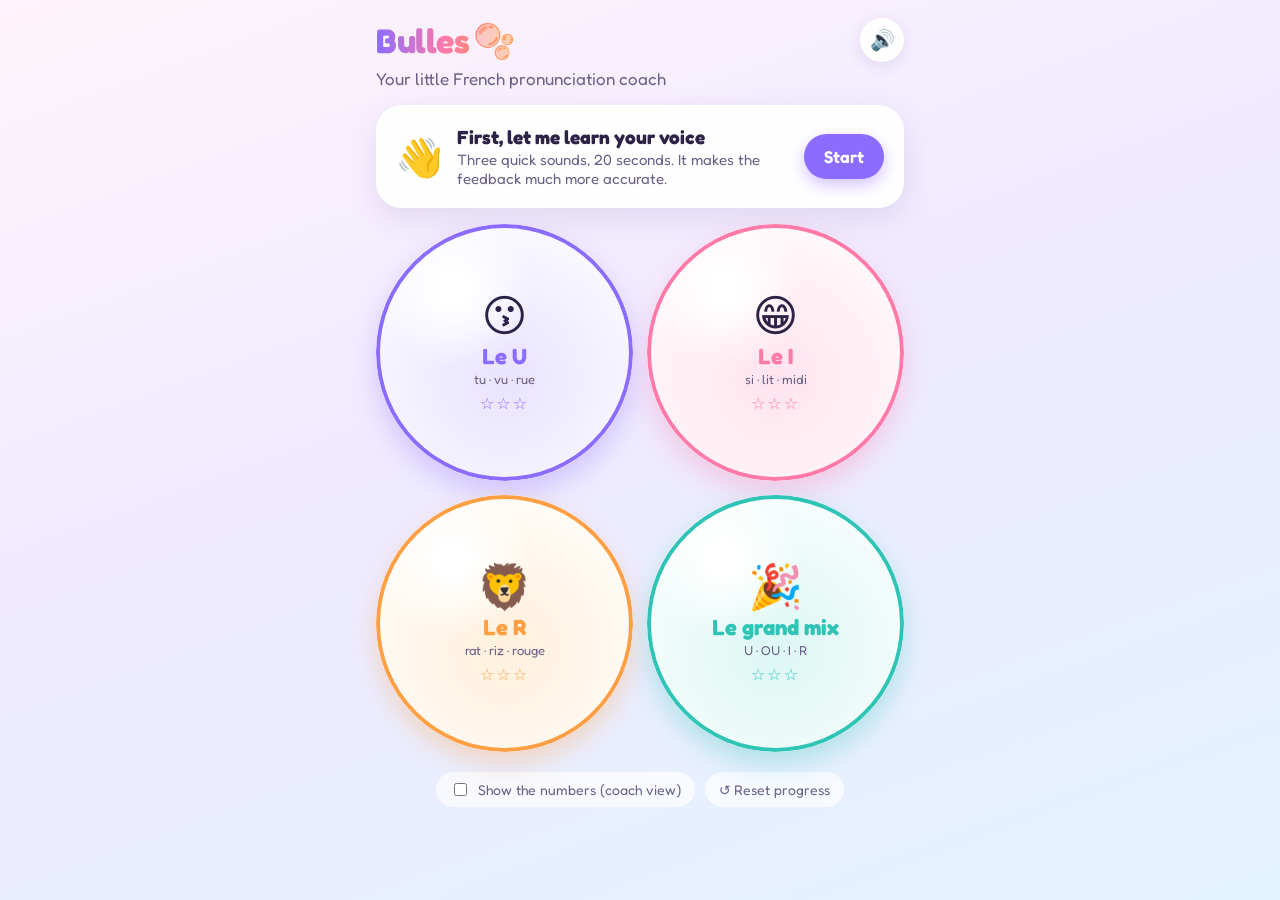
==== index.html @ 1993ad16 "Bulles v1: French pronunciation coach Co-Authored-By: Claude Opus 5.5 <noreply@anthropic.com> Claude" ====
<!DOCTYPE html>
<html lang="en">
<head>
<meta charset="utf-8">
<meta name="viewport" content="width=device-width, initial-scale=1, viewport-fit=cover">
<meta name="theme-color" content="#efeaff">
<meta name="apple-mobile-web-app-capable" content="yes">
<title>Bulles · French pronunciation coach</title>
<link rel="preconnect" href="https://fonts.googleapis.com">
<link rel="preconnect" href="https://fonts.gstatic.com" crossorigin>
<link href="https://fonts.googleapis.com/css2?family=Fredoka:wght@400;500;600;700&display=swap" rel="stylesheet">
<link rel="icon" href="data:image/svg+xml,<svg xmlns='http://www.w3.org/2000/svg' viewBox='0 0 100 100'><text y='.9em' font-size='90'>🫧</text></svg>">
<style>:root{
  --ink:#2d2346; --ink2:#6b6187; --card:#ffffffee; --accent:#8b6cff; --soft:#e9e3ff;
  --good:#22c58b; --mid:#ffb020; --bad:#ff5d7a; --r:26px;
  font-family:'Fredoka','Nunito','Avenir Next','Segoe UI',system-ui,sans-serif;
}
*{box-sizing:border-box;-webkit-tap-highlight-color:transparent}
html,body{margin:0;height:100%;color:var(--ink);background:linear-gradient(160deg,#fff4fb 0%,#efeaff 45%,#e3f3ff 100%);background-attachment:fixed;overflow-x:hidden}
body{min-height:100vh;min-height:100dvh}
button{font-family:inherit;color:inherit;cursor:pointer;border:none;background:none}
#bg{position:fixed;inset:0;overflow:hidden;z-index:0}
.bub{position:absolute;bottom:-120px;border-radius:50%;cursor:pointer;
  background:radial-gradient(circle at 30% 28%,#fff 0 9%,rgba(255,255,255,.55) 10% 18%,transparent 40%),radial-gradient(circle at 50% 50%,var(--c1) 0%,var(--c2) 100%);
  box-shadow:inset 0 0 12px rgba(255,255,255,.7),0 4px 18px rgba(120,90,200,.12);opacity:.55;animation:rise linear infinite}
.bub.pop{animation:popit .25s ease-out forwards!important}
@keyframes rise{0%{transform:translate(0,0)}25%{transform:translate(18px,-28vh)}50%{transform:translate(-14px,-58vh)}75%{transform:translate(12px,-88vh)}100%{transform:translate(-6px,-125vh)}}
@keyframes popit{to{transform:scale(1.6);opacity:0}}
#fx{position:fixed;inset:0;pointer-events:none;z-index:50}
#app{position:relative;z-index:1;max-width:560px;margin:0 auto;padding:max(14px,env(safe-area-inset-top)) 16px calc(28px + env(safe-area-inset-bottom));pointer-events:none}
#app>*{pointer-events:auto}
.top{display:flex;align-items:center;justify-content:space-between;margin:4px 0 6px}
.logo{font-size:34px;font-weight:700;letter-spacing:-.5px;background:linear-gradient(90deg,#8b6cff,#ff7aa8,#ff9f43);-webkit-background-clip:text;background-clip:text;color:transparent}
.logo span{-webkit-text-fill-color:initial;margin-left:4px}
.iconbtn{width:44px;height:44px;border-radius:50%;background:var(--card);box-shadow:0 4px 14px rgba(90,60,160,.12);font-size:20px;display:grid;place-items:center;transition:transform .15s}
.iconbtn:active{transform:scale(.9)}
.tag{margin:0 0 16px;color:var(--ink2);font-size:17px}
.card{background:var(--card);border-radius:var(--r);padding:20px;box-shadow:0 10px 30px rgba(90,60,160,.12);backdrop-filter:blur(8px);-webkit-backdrop-filter:blur(8px);margin-bottom:16px;animation:inUp .45s cubic-bezier(.2,1.4,.4,1) both}
@keyframes inUp{from{opacity:0;transform:translateY(18px) scale(.97)}to{opacity:1;transform:none}}
.wobble{animation:wob .5s ease}
@keyframes wob{20%{transform:translateX(-8px) rotate(-1deg)}40%{transform:translateX(7px) rotate(1deg)}60%{transform:translateX(-5px)}80%{transform:translateX(3px)}}
.calib{display:flex;align-items:center;gap:14px}
.calib .em{font-size:38px}
.calib p{margin:2px 0 0;color:var(--ink2);font-size:15px}
.calib h3{margin:0;font-size:19px}
.pill{display:inline-flex;align-items:center;gap:6px;padding:12px 20px;border-radius:999px;font-size:17px;font-weight:600;background:var(--accent);color:#fff;box-shadow:0 6px 16px color-mix(in srgb,var(--accent) 40%,transparent);transition:transform .15s,filter .15s}
.pill:active{transform:scale(.94)}
.pill.ghost{background:#fff;color:var(--ink);box-shadow:0 3px 10px rgba(90,60,160,.12)}
.pill.small{padding:8px 14px;font-size:15px}
.pill[disabled]{filter:grayscale(1) opacity(.5)}
.lessons{display:grid;grid-template-columns:1fr 1fr;gap:14px}
.lesson{position:relative;aspect-ratio:1/1;border-radius:50%;display:flex;flex-direction:column;align-items:center;justify-content:center;text-align:center;
  background:radial-gradient(circle at 30% 25%,#fff 0 6%,transparent 30%),radial-gradient(circle at 50% 60%,var(--soft),#fff);
  box-shadow:inset 0 0 0 4px var(--col),0 12px 26px color-mix(in srgb,var(--col) 30%,transparent);animation:floaty 4s ease-in-out infinite,inUp .5s both;transition:transform .2s}
.lesson:nth-child(2){animation-delay:-1s,.08s}.lesson:nth-child(3){animation-delay:-2s,.16s}.lesson:nth-child(4){animation-delay:-3s,.24s}
.lesson:active{transform:scale(.94)}
@keyframes floaty{50%{translate:0 -7px}}
.lesson .em{font-size:44px;line-height:1}
.lesson .t{font-size:22px;font-weight:700;margin-top:6px;color:var(--col)}
.lesson .s{font-size:13px;color:var(--ink2);margin-top:2px}
.stars{font-size:16px;letter-spacing:2px;margin-top:6px}
.foot{display:flex;flex-wrap:wrap;gap:10px;justify-content:center;margin-top:20px}
.toggle{display:flex;align-items:center;gap:8px;font-size:14px;color:var(--ink2);background:#ffffffaa;border-radius:999px;padding:8px 14px}
/* lesson screen */
.lhead{display:flex;align-items:center;gap:12px;margin-bottom:12px}
.lhead h2{margin:0;font-size:22px;flex:1}
.prog{height:12px;border-radius:99px;background:#ffffff99;overflow:hidden;margin-bottom:14px;box-shadow:inset 0 1px 3px rgba(0,0,0,.06)}
.prog i{display:block;height:100%;width:0;border-radius:99px;background:linear-gradient(90deg,var(--accent),color-mix(in srgb,var(--accent) 60%,#fff));transition:width .5s cubic-bezier(.3,1.4,.5,1)}
.steplabel{font-size:14px;font-weight:600;color:var(--accent);text-transform:uppercase;letter-spacing:.8px;margin-bottom:6px}
.prompt{text-align:center}
.word{font-size:56px;font-weight:700;line-height:1.1;margin:6px 0 2px;letter-spacing:.5px}
.word.long{font-size:34px}
.word .hl{color:var(--accent)}
.en{color:var(--ink2);font-size:16px;min-height:20px}
.hint{color:var(--ink2);font-size:15px;margin-top:8px}
.models{display:flex;gap:8px;justify-content:center;margin-top:12px;flex-wrap:wrap}
.multi{display:flex;gap:8px;justify-content:center;align-items:center;flex-wrap:wrap;margin:6px 0}
.multi .w{font-size:40px;font-weight:700;padding:6px 14px;border-radius:18px;opacity:.4;transition:all .3s;position:relative}
.multi .w.cur{opacity:1;background:var(--soft);transform:scale(1.08)}
.multi .w.done{opacity:.85}
.multi .w small{display:block;font-size:13px;font-weight:500;color:var(--ink2)}
.multi .arrow{font-size:22px;opacity:.4}
.multi .badge{position:absolute;top:-8px;right:-8px;font-size:20px}
.viz{position:relative;margin:14px auto 4px;width:100%;max-width:420px}
canvas.map{width:100%;height:auto;display:block;border-radius:22px;background:linear-gradient(180deg,#fbf9ff,#f3efff)}
.vizcap{font-size:13px;color:var(--ink2);text-align:center;margin-top:6px}
.rmeter{display:flex;justify-content:center;gap:6px}
.rtype{flex:1 1 0;max-width:110px;text-align:center;padding:10px 6px;border-radius:18px;background:#f6f3ff;font-size:13px;color:var(--ink2);transition:all .3s}
.rtype b{display:block;font-size:26px;margin-bottom:2px}
.rtype.on{background:var(--good);color:#fff;transform:scale(1.08)}
.rtype.on.badr{background:var(--bad)}
.rtype.on.midr{background:var(--mid)}
.micwrap{display:flex;flex-direction:column;align-items:center;margin-top:12px}
.mic{position:relative;width:104px;height:104px;border-radius:50%;font-size:42px;color:#fff;
  background:radial-gradient(circle at 32% 28%,rgba(255,255,255,.7) 0 8%,transparent 30%),linear-gradient(145deg,var(--accent),color-mix(in srgb,var(--accent) 65%,#ff7aa8));
  box-shadow:0 12px 28px color-mix(in srgb,var(--accent) 45%,transparent);transition:transform .15s}
.mic:active{transform:scale(.92)}
.mic .ring{position:absolute;inset:0;border-radius:50%;border:3px solid var(--accent);opacity:0;pointer-events:none}
.mic.rec{background:linear-gradient(145deg,#ff5d7a,#ff9f43)}
.mic.rec .ring{animation:ring 1.2s ease-out infinite}
.mic.rec .ring:nth-child(2){animation-delay:.4s}
.mic.busy{filter:grayscale(.4);opacity:.7}
@keyframes ring{from{transform:scale(1);opacity:.8}to{transform:scale(1.8);opacity:0}}
.miclabel{margin-top:10px;font-size:16px;color:var(--ink2);min-height:22px;text-align:center}
.level{width:140px;height:8px;border-radius:9px;background:#eee8ff;margin-top:8px;overflow:hidden}
.level i{display:block;height:100%;width:0;background:linear-gradient(90deg,#22c58b,#ffb020,#ff5d7a);transition:width .06s}
.result{margin-top:16px;text-align:center}
.score{display:inline-grid;place-items:center;width:92px;height:92px;border-radius:50%;font-size:30px;font-weight:700;color:#fff;animation:boing .6s cubic-bezier(.2,1.8,.4,1) both;
  background:radial-gradient(circle at 30% 25%,rgba(255,255,255,.6) 0 8%,transparent 30%),var(--sc,var(--good));box-shadow:0 10px 24px color-mix(in srgb,var(--sc,var(--good)) 40%,transparent)}
@keyframes boing{from{transform:scale(.2)}to{transform:scale(1)}}
.verdict{font-size:22px;font-weight:700;margin:10px 0 4px}
.chips{display:flex;gap:8px;justify-content:center;flex-wrap:wrap;margin:10px 0}
.chip{padding:8px 14px;border-radius:16px;font-size:18px;font-weight:600;background:#f1f0f5}
.chip small{display:block;font-size:12px;font-weight:500;opacity:.85}
.chip.ok{background:#d7f7ea;color:#0f8a5f}.chip.no{background:#ffe1e7;color:#c3264a}.chip.na{opacity:.55}
.fb{background:#fff8e6;border-radius:18px;padding:12px 16px;font-size:16px;line-height:1.4;text-align:left;margin-top:8px}
.fb.good{background:#e3fbf1}
.actions{display:flex;gap:10px;justify-content:center;flex-wrap:wrap;margin-top:14px}
.sentence{font-size:30px;font-weight:700;line-height:1.35;text-align:center;margin:8px 0}
.sentence .f{color:var(--accent)}
.sentence .sw{display:inline-block;padding:0 3px;border-radius:8px}
.sentence .sw.ok{background:#d7f7ea}.sentence .sw.no{background:#ffe1e7;text-decoration:underline wavy #ff5d7a}
.heard{font-size:15px;color:var(--ink2);margin-top:6px}
/* tip */
.tip{text-align:center}
.tip h2{margin:4px 0 6px;font-size:26px}
.face{width:170px;height:170px;margin:4px auto}
.tiplines{text-align:left;list-style:none;padding:0;margin:12px 0 0}
.tiplines li{font-size:18px;line-height:1.4;padding:10px 14px;margin:8px 0;border-radius:16px;background:var(--soft);opacity:0;animation:inUp .5s cubic-bezier(.2,1.4,.4,1) forwards}
.big-emoji{font-size:64px;animation:boing .7s cubic-bezier(.2,1.8,.4,1) both}
.summary{text-align:center}
.bigstars{font-size:46px;letter-spacing:6px;margin:8px 0}
.bigstars span{display:inline-block;animation:boing .6s cubic-bezier(.2,1.8,.4,1) both}
.tricky{display:flex;flex-wrap:wrap;gap:8px;justify-content:center;margin:10px 0}
.numbers{font-family:ui-monospace,Menlo,monospace;font-size:11px;text-align:left;background:#1e1b2e;color:#c9f;padding:10px;border-radius:12px;white-space:pre-wrap;margin-top:12px;max-height:240px;overflow:auto}
.toast{position:fixed;left:50%;bottom:calc(24px + env(safe-area-inset-bottom));transform:translateX(-50%);background:#2d2346;color:#fff;padding:12px 18px;border-radius:16px;font-size:15px;z-index:60;max-width:90vw;animation:inUp .3s both;box-shadow:0 10px 30px rgba(0,0,0,.25)}
.calsteps{display:flex;gap:10px;justify-content:center;margin:12px 0}
.calsteps .cs{width:76px;height:76px;border-radius:50%;display:grid;place-items:center;font-size:26px;font-weight:700;background:#f3efff;transition:all .3s}
.calsteps .cs.cur{background:var(--accent);color:#fff;transform:scale(1.1)}
.calsteps .cs.done{background:var(--good);color:#fff}
.center{text-align:center}
.muted{color:var(--ink2)}
@media (max-width:380px){.word{font-size:46px}.multi .w{font-size:32px}.sentence{font-size:25px}.lesson .em{font-size:36px}.lesson .t{font-size:19px}}
@media (prefers-reduced-motion:reduce){*{animation-duration:.01s!important}}
</style>
</head>
<body>
<div id="bg"></div>
<main id="app"></main>
<canvas id="fx"></canvas>
<script>/* ============================================================
   Bulles — French pronunciation analysis engine (pure JS, no deps)
   - LPC formant tracking (F1/F2/F3)
   - Vowel classifier for French i / y / u + typical English-speaker errors
   - R detector: French uvular R vs English R vs rolled R vs missing
   - Syllable nucleus segmentation
   ============================================================ */
const DSP = (() => {
  'use strict';

  // ---------- basic helpers ----------
  const median = (arr) => {
    if (!arr.length) return NaN;
    const s = Float64Array.from(arr).sort();
    const m = s.length >> 1;
    return s.length % 2 ? s[m] : 0.5 * (s[m - 1] + s[m]);
  };
  const percentile = (arr, p) => {
    if (!arr.length) return 0;
    const s = Float64Array.from(arr).sort();
    return s[Math.min(s.length - 1, Math.max(0, Math.floor(p * (s.length - 1))))];
  };
  const hamming = (n) => {
    const w = new Float64Array(n);
    for (let i = 0; i < n; i++) w[i] = 0.54 - 0.46 * Math.cos((2 * Math.PI * i) / (n - 1));
    return w;
  };
  const nextPow2 = (n) => { let p = 1; while (p < n) p <<= 1; return p; };

  // ---------- resampling ----------
  function designLowpass(cutNorm, taps) {
    const h = new Float64Array(taps), M = taps - 1;
    let sum = 0;
    for (let n = 0; n < taps; n++) {
      const x = n - M / 2;
      const sinc = x === 0 ? 2 * cutNorm : Math.sin(2 * Math.PI * cutNorm * x) / (Math.PI * x);
      h[n] = sinc * (0.54 - 0.46 * Math.cos((2 * Math.PI * n) / M));
      sum += h[n];
    }
    for (let n = 0; n < taps; n++) h[n] /= sum;
    return h;
  }
  const lpCache = {};
  function decimate(x, fs, targetFs) {
    const factor = Math.max(1, Math.round(fs / targetFs));
    if (factor === 1) return { y: Float64Array.from(x), fs };
    const key = factor;
    const h = lpCache[key] || (lpCache[key] = designLowpass(0.42 / factor, 8 * factor + 1));
    const half = (h.length - 1) / 2;
    const out = new Float64Array(Math.floor(x.length / factor));
    for (let i = 0; i < out.length; i++) {
      const c = i * factor;
      let s = 0;
      for (let k = 0; k < h.length; k++) {
        const idx = c + half - k;
        if (idx >= 0 && idx < x.length) s += h[k] * x[idx];
      }
      out[i] = s;
    }
    return { y: out, fs: fs / factor };
  }

  // ---------- LPC + polynomial roots ----------
  let LAGW = 40;
  function lpc(frame, order, fs = 11000) {
    const n = frame.length, r = new Float64Array(order + 1);
    for (let k = 0; k <= order; k++) {
      let s = 0;
      for (let i = k; i < n; i++) s += frame[i] * frame[i - k];
      r[k] = s;
    }
    if (r[0] <= 1e-12) return null;
    r[0] *= 1.0001;
    // gentle lag window (reduces pitch-harmonic latching)
    for (let k = 1; k <= order; k++) r[k] *= Math.exp(-0.5 * Math.pow((2 * Math.PI * LAGW * k) / fs, 2));
    const a = new Float64Array(order + 1), tmp = new Float64Array(order + 1);
    a[0] = 1;
    let e = r[0];
    for (let i = 1; i <= order; i++) {
      let acc = r[i];
      for (let j = 1; j < i; j++) acc += a[j] * r[i - j];
      const k = -acc / e;
      tmp.set(a);
      for (let j = 1; j < i; j++) a[j] = tmp[j] + k * tmp[i - j];
      a[i] = k;
      e *= 1 - k * k;
      if (e <= 0) return null;
    }
    return a;
  }

  // Durand–Kerner root finder for monic polynomial z^n + a1 z^(n-1) + ... + an
  function polyRoots(a) {
    const n = a.length - 1;
    const re = new Float64Array(n), im = new Float64Array(n);
    for (let i = 0; i < n; i++) {
      const ang = (2 * Math.PI * i) / n + 0.4;
      re[i] = 0.9 * Math.cos(ang);
      im[i] = 0.9 * Math.sin(ang);
    }
    for (let it = 0; it < 120; it++) {
      let maxd = 0;
      for (let i = 0; i < n; i++) {
        let pr = 1, pi = 0;
        for (let k = 1; k <= n; k++) {
          const nr = pr * re[i] - pi * im[i] + a[k];
          pi = pr * im[i] + pi * re[i];
          pr = nr;
        }
        let dr = 1, di = 0;
        for (let j = 0; j < n; j++) {
          if (j === i) continue;
          const xr = re[i] - re[j], xi = im[i] - im[j];
          const nr = dr * xr - di * xi;
          di = dr * xi + di * xr;
          dr = nr;
        }
        const den = dr * dr + di * di;
        if (den < 1e-300) continue;
        const qr = (pr * dr + pi * di) / den, qi = (pi * dr - pr * di) / den;
        re[i] -= qr; im[i] -= qi;
        const d = Math.abs(qr) + Math.abs(qi);
        if (d > maxd) maxd = d;
      }
      if (maxd < 1e-9) break;
    }
    return { re, im };
  }

  function formantsFromLpc(a, fs, f0 = 0) {
    const { re, im } = polyRoots(a);
    const cands = [];
    for (let i = 0; i < re.length; i++) {
      if (im[i] <= 1e-3) continue;
      const freq = (Math.atan2(im[i], re[i]) * fs) / (2 * Math.PI);
      const mag = Math.hypot(re[i], im[i]);
      const bw = (-Math.log(mag) * fs) / Math.PI;
      if (freq > 180 && freq < fs / 2 - 200 && bw > 0 && bw < 1150) cands.push({ freq, bw });
    }
    cands.sort((x, y) => x.freq - y.freq);
    // drop a low pole that just latched onto the 2nd pitch harmonic (common for higher voices)
    if (f0 > 150) {
      const low = cands.filter((c) => c.freq <= 1100);
      const under = cands.filter((c) => c.freq <= 1700).length;
      if (low.length >= 2 && under >= 3) {
        const bad = low.find((c) => Math.abs(c.freq - 2 * f0) < 0.12 * 2 * f0);
        if (bad) cands.splice(cands.indexOf(bad), 1);
      }
    }
    // assign F1, F2, F3
    let F1 = NaN, F2 = NaN, F3 = NaN, idx = 0, bwSum = 0;
    for (; idx < cands.length; idx++) if (cands[idx].freq >= 180 && cands[idx].freq <= 1100 && cands[idx].bw < 400) { F1 = cands[idx].freq; bwSum += cands[idx].bw; idx++; break; }
    if (!isNaN(F1)) {
      for (; idx < cands.length; idx++) if (cands[idx].freq >= Math.max(F1 + 150, 550) && cands[idx].freq <= 3200 && cands[idx].bw < 700) { F2 = cands[idx].freq; bwSum += cands[idx].bw; idx++; break; }
    }
    if (!isNaN(F2)) {
      for (; idx < cands.length; idx++) if (cands[idx].freq >= F2 + 150 && cands[idx].freq <= 4300) { F3 = cands[idx].freq; bwSum += cands[idx].bw; break; }
    }
    const quality = isNaN(F2) ? Infinity : bwSum + (isNaN(F3) ? 900 : 0);
    return { F1, F2, F3, quality };
  }

  // ---------- FFT (radix-2, in place) ----------
  function fft(re, im) {
    const n = re.length;
    for (let i = 1, j = 0; i < n; i++) {
      let bit = n >> 1;
      for (; j & bit; bit >>= 1) j ^= bit;
      j ^= bit;
      if (i < j) { [re[i], re[j]] = [re[j], re[i]]; [im[i], im[j]] = [im[j], im[i]]; }
    }
    for (let len = 2; len <= n; len <<= 1) {
      const ang = (-2 * Math.PI) / len, wr = Math.cos(ang), wi = Math.sin(ang);
      for (let i = 0; i < n; i += len) {
        let cr = 1, ci = 0;
        for (let j = 0; j < len / 2; j++) {
          const ur = re[i + j], ui = im[i + j];
          const vr = re[i + j + len / 2] * cr - im[i + j + len / 2] * ci;
          const vi = re[i + j + len / 2] * ci + im[i + j + len / 2] * cr;
          re[i + j] = ur + vr; im[i + j] = ui + vi;
          re[i + j + len / 2] = ur - vr; im[i + j + len / 2] = ui - vi;
          const nr = cr * wr - ci * wi;
          ci = cr * wi + ci * wr; cr = nr;
        }
      }
    }
  }

  // ---------- pitch / voicing ----------
  function voicingAt(y, start, win, fs) {
    let mean = 0;
    for (let i = 0; i < win; i++) mean += y[start + i];
    mean /= win;
    const minLag = Math.floor(fs / 500), maxLag = Math.min(Math.floor(fs / 70), win - 40);
    let best = 0, bestLag = 0;
    const rs = new Float64Array(maxLag + 2);
    for (let lag = minLag; lag <= maxLag; lag++) {
      let num = 0, e1 = 0, e2 = 0;
      for (let i = 0; i < win - lag; i++) {
        const a = y[start + i] - mean, b = y[start + i + lag] - mean;
        num += a * b; e1 += a * a; e2 += b * b;
      }
      const r = num / (Math.sqrt(e1 * e2) + 1e-12);
      rs[lag] = r;
      if (r > best) { best = r; bestLag = lag; }
    }
    // avoid sub-harmonic (octave-down) errors: take the shortest lag that is a local peak close to the best
    for (let lag = minLag + 1; lag < bestLag; lag++) {
      if (rs[lag] >= 0.9 * best && rs[lag] >= rs[lag - 1] && rs[lag] >= rs[lag + 1]) { bestLag = lag; break; }
    }
    return { voicing: best, f0: bestLag ? fs / bestLag : 0 };
  }

  // double pre-emphasis (flattens the ~-12 dB/oct voice spectrum so F2/F3 are fitted well)
  const preEmph1 = (y, n) => y[n] - 0.97 * (y[n - 1] || 0);
  // try single and double pre-emphasis, keep the cleaner fit (narrower formant bandwidths)
  function bestFormants(y, start, win, ham, buf, order, dfs, f0) {
    let best = { F1: NaN, F2: NaN, F3: NaN, quality: Infinity };
    for (const pe of [preEmph1, preEmph2]) {
      for (let i = 0; i < win; i++) buf[i] = pe(y, start + i) * ham[i];
      const a = lpc(buf, order, dfs);
      if (!a) continue;
      const f = formantsFromLpc(a, dfs, f0);
      if (f.quality < best.quality) best = f;
    }
    return best;
  }
  const preEmph2 = (y, n) => {
    const a = y[n] - 0.97 * (y[n - 1] || 0);
    const b = (y[n - 1] || 0) - 0.97 * (y[n - 2] || 0);
    return a - 0.97 * b;
  };
  // ---------- frame analysis ----------
  /** Analyse a mono signal. Returns {frames, fs, peakRms, noiseRms}. */
  function analyze(x, fs) {
    const dec = decimate(x, fs, 11000);
    const y = dec.y, dfs = dec.fs;
    const hop = Math.round(dfs * 0.01), win = Math.round(dfs * 0.03);
    const order = Math.min(16, Math.round(dfs / 1000) + 2);
    const ham = hamming(win);
    const buf = new Float64Array(win);
    const N = nextPow2(Math.round(fs * 0.04));
    const fre = new Float64Array(N), fim = new Float64Array(N);
    const hamN = hamming(N);
    const binHz = fs / N;
    const frames = [];
    for (let start = 2; start + win <= y.length; start += hop) {
      const t = (start + win / 2) / dfs;
      let s = 0;
      for (let i = 0; i < win; i++) s += y[start + i] * y[start + i];
      const rms = Math.sqrt(s / win);
      const fr = { t, rms, voicing: 0, f0: 0, F1: NaN, F2: NaN, F3: NaN, centroid: 0, flat: 0, band: 0, zcr: 0 };
      if (rms > 1e-5) {
        const v = voicingAt(y, start, win, dfs);
        fr.voicing = v.voicing; fr.f0 = v.f0;
        const bf = bestFormants(y, start, win, ham, buf, order, dfs, v.voicing > 0.6 ? v.f0 : 0);
        fr.F1 = bf.F1; fr.F2 = bf.F2; fr.F3 = bf.F3;
        // full-rate spectrum for frication analysis
        const c = Math.round(t * fs) - N / 2;
        let zc = 0, prev = 0;
        for (let i = 0; i < N; i++) {
          const xv = c + i >= 0 && c + i < x.length ? x[c + i] : 0;
          fre[i] = xv * hamN[i]; fim[i] = 0;
          if (i && (xv >= 0) !== (prev >= 0)) zc++;
          prev = xv;
        }
        fr.zcr = zc / N;
        fft(fre, fim);
        let num = 0, den = 0, logSum = 0, linSum = 0, cnt = 0, band = 0;
        const lo = Math.floor(300 / binHz), hi = Math.min(N / 2 - 1, Math.floor(8000 / binHz));
        const flo = Math.floor(1000 / binHz), fhi = Math.floor(4000 / binHz);
        for (let k = lo; k <= hi; k++) {
          const p = fre[k] * fre[k] + fim[k] * fim[k];
          num += k * binHz * p; den += p;
          if (k >= flo && k <= fhi) { logSum += Math.log(p + 1e-20); linSum += p; cnt++; }
          if (k * binHz >= 700 && k * binHz <= 4000) band += p;
        }
        fr.centroid = den > 0 ? num / den : 0;
        fr.band = den > 0 ? band / den : 0;
        // local spectral flatness in 1–4 kHz: noise ≈ 0.5, harmonics ≪ 0.5 (independent of spectral shape)
        const sb = Math.max(8, Math.round(375 / binHz));
        let wsum = 0, fsum = 0;
        for (let k0 = flo; k0 + sb <= fhi; k0 += sb) {
          let lg = 0, ln = 0;
          for (let k = k0; k < k0 + sb; k++) { const p = fre[k] * fre[k] + fim[k] * fim[k]; lg += Math.log(p + 1e-20); ln += p; }
          if (ln <= 0) continue;
          const fl = Math.exp(lg / sb) / (ln / sb);
          wsum += ln; fsum += fl * ln;
        }
        fr.flat = wsum > 0 ? fsum / wsum : 0;
      }
      frames.push(fr);
    }
    const rmsArr = frames.map((f) => f.rms);
    const peakRms = percentile(rmsArr, 0.97);
    const noiseRms = Math.max(percentile(rmsArr, 0.1), 1e-5);
    return { frames, fs, dfs, peakRms, noiseRms, duration: x.length / fs };
  }

  /** Fast single-frame formant estimate for live visuals (chunk = most recent samples). */
  function liveFrame(chunk, fs) {
    const dec = decimate(chunk, fs, 11000);
    const y = dec.y, dfs = dec.fs;
    const win = Math.min(y.length - 2, Math.round(dfs * 0.03));
    if (win < 100) return null;
    const start = y.length - win - 1;
    if (start < 2) return null;
    let s = 0;
    for (let i = 0; i < win; i++) s += y[start + i] * y[start + i];
    const rms = Math.sqrt(s / win);
    const v = voicingAt(y, start, win, dfs);
    const ham = hamming(win), buf = new Float64Array(win);
    const f = bestFormants(y, start, win, ham, buf, Math.min(16, Math.round(dfs / 1000) + 2), dfs, v.voicing > 0.6 ? v.f0 : 0);
    return { rms, voicing: v.voicing, ...f };
  }

  // ---------- speaker templates ----------
  const DEFAULT_CAL = {
    i: { F1: 300, F2: 2450, F3: 3150 },
    a: { F1: 800, F2: 1400, F3: 2750 },
    u: { F1: 330, F2: 800, F3: 2550 },
  };
  function templates(cal) {
    const c = cal || DEFAULT_CAL;
    const { i, a, u } = c;
    const T = {
      i: { F1: i.F1, F2: i.F2, F3: i.F3 },
      y: { F1: i.F1 * 1.02, F2: u.F2 + 0.66 * (i.F2 - u.F2), F3: i.F3 * 0.8 },
      u: { F1: u.F1, F2: u.F2, F3: u.F3 },
      I: { F1: i.F1 + 0.3 * (a.F1 - i.F1), F2: u.F2 + 0.82 * (i.F2 - u.F2), F3: i.F3 * 0.93 }, // English "ih" (sit)
      Y: { F1: u.F1 * 1.04, F2: u.F2 + 0.38 * (i.F2 - u.F2), F3: (u.F3 + i.F3 * 0.8) / 2 }, // central "oo" (English goose)
      U: { F1: u.F1 + 0.32 * (a.F1 - u.F1), F2: u.F2 * 1.25, F3: u.F3 }, // English "oo" in book
      a: { F1: a.F1, F2: a.F2, F3: a.F3 },
      e: { F1: i.F1 + 0.5 * (a.F1 - i.F1), F2: a.F2 + 0.6 * (i.F2 - a.F2), F3: i.F3 * 0.92 },
    };
    return T;
  }
  const W = { F1: 0.45, F2: 1.0, F3: 0.45 };
  function vowelDistance(f, t) {
    let d = 0;
    d += Math.pow(W.F1 * Math.log(f.F1 / t.F1), 2);
    d += Math.pow(W.F2 * Math.log(f.F2 / t.F2), 2);
    if (!isNaN(f.F3) && t.F3) d += Math.pow(W.F3 * Math.log(f.F3 / t.F3), 2);
    return Math.sqrt(d);
  }
  function classifyVowel(f, T) {
    let best = null, bestD = Infinity;
    const scores = {};
    let z = 0;
    for (const k of Object.keys(T)) {
      const d = vowelDistance(f, T[k]);
      scores[k] = Math.exp(-(d * d) / (2 * 0.1 * 0.1));
      z += scores[k];
      if (d < bestD) { bestD = d; best = k; }
    }
    for (const k of Object.keys(scores)) scores[k] /= z || 1;
    return { label: best, dist: bestD, probs: scores };
  }

  // ---------- frame categorisation ----------
  function speechGate(A) {
    return Math.max(A.noiseRms * 3, A.peakRms * 0.06, 2e-4);
  }
  function isVowelFrame(fr, A) {
    return fr.rms > Math.max(A.peakRms * 0.14, speechGate(A)) && fr.voicing > 0.6 && !isNaN(fr.F1) && !isNaN(fr.F2);
  }

  // ---------- syllable nuclei ----------
  function nuclei(A) {
    const fr = A.frames;
    const thr = Math.max(A.peakRms * 0.14, speechGate(A));
    const ok = fr.map((f) => f.rms > thr && f.voicing > 0.6);
    // smoothed energy
    const e = fr.map((f, i) => {
      let s = 0, n = 0;
      for (let k = -2; k <= 2; k++) if (fr[i + k]) { s += fr[i + k].rms; n++; }
      return s / n;
    });
    const runs = [];
    let st = -1;
    for (let i = 0; i <= fr.length; i++) {
      if (i < fr.length && ok[i]) { if (st < 0) st = i; }
      else if (st >= 0) {
        // bridge tiny gaps (1 frame)
        if (i < fr.length - 1 && ok[i + 1]) continue;
        runs.push([st, i - 1]); st = -1;
      }
    }
    // split runs at energy dips
    const segs = [];
    for (const [a, b] of runs) {
      let cur = a;
      for (let i = a + 3; i <= b - 3; i++) {
        if (e[i] <= e[i - 1] && e[i] <= e[i + 1]) {
          let lp = 0, rp = 0;
          for (let k = cur; k < i; k++) lp = Math.max(lp, e[k]);
          for (let k = i + 1; k <= b; k++) rp = Math.max(rp, e[k]);
          if (e[i] < 0.62 * Math.min(lp, rp)) { segs.push([cur, i - 1]); cur = i + 1; }
        }
      }
      segs.push([cur, b]);
    }
    return segs
      .filter(([a, b]) => b - a + 1 >= 4)
      .map(([a, b]) => {
        let peak = 0;
        for (let k = a; k <= b; k++) peak = Math.max(peak, fr[k].rms);
        const core = [];
        for (let k = a; k <= b; k++) if (fr[k].rms >= 0.45 * peak && ok[k] && !isNaN(fr[k].F1) && !isNaN(fr[k].F2)) core.push(fr[k]);
        const q = Math.floor(core.length * 0.15);
        const mid = core.slice(q, core.length - q || undefined);
        const use = mid.length >= 2 ? mid : core;
        if (core.length < 2) return null;
        return {
          start: fr[a].t, end: fr[b].t, frames: core,
          F1: median(use.map((f) => f.F1)), F2: median(use.map((f) => f.F2)), F3: median(use.filter((f) => !isNaN(f.F3)).map((f) => f.F3)),
          energy: peak * (b - a + 1),
        };
      })
      .filter(Boolean);
  }

  // pick n nuclei (keeping order) maximising energy
  function pickNuclei(nu, n) {
    if (nu.length <= n) return nu;
    const idx = nu.map((x, i) => i).sort((p, q) => nu[q].energy - nu[p].energy).slice(0, n).sort((p, q) => p - q);
    return idx.map((i) => nu[i]);
  }

  // ---------- vowel evaluation ----------
  /**
   * expected: array of vowel targets, e.g. ['y'] or ['*','y'] ('*' = not checked)
   * returns {ok, score, syllables:[{target, got, score, ok}], heard}
   */
  function evalVowels(A, expected, cal) {
    const T = templates(cal);
    const nu = nuclei(A);
    if (!nu.length) return { heard: false, score: 0, syllables: expected.map((t) => ({ target: t, got: null, score: 0, ok: t === '*' })) };
    const chosen = pickNuclei(nu, expected.length);
    const syl = expected.map((target, k) => {
      const n = chosen[k];
      if (!n) return { target, got: null, score: target === '*' ? 100 : 0, ok: target === '*' };
      const f = { F1: n.F1, F2: n.F2, F3: n.F3 };
      const c = classifyVowel(f, T);
      let glide = false;
      if (target === 'y' && n.frames.length >= 8) {
        const q = Math.max(2, Math.floor(n.frames.length / 4));
        const f2s = median(n.frames.slice(0, q).map((x) => x.F2));
        const f2e = median(n.frames.slice(-q).map((x) => x.F2));
        if (f2s > f2e * 1.35 && f2s > T.y.F2 * 1.05) glide = true; // English "you" slide
      }
      if (target === '*') return { target, got: c.label, score: 100, ok: true, f };
      const p = c.probs[target] || 0;
      let score = Math.round(100 * Math.min(1, p / 0.55));
      if (c.label === target) score = Math.max(score, 72);
      if (glide) score = Math.min(score, 55);
      return { target, got: c.label, score, ok: score >= 70, glide, f };
    });
    const checked = syl.filter((s) => s.target !== '*');
    const score = checked.length ? Math.round(checked.reduce((s, x) => s + x.score, 0) / checked.length) : 100;
    return { heard: true, score, syllables: syl, nucleiCount: nu.length };
  }

  /** Sustained vowel or glide: per-frame classification. target 'y' or glide 'iy' */
  function evalSustained(A, target, cal) {
    const T = templates(cal);
    const vf = A.frames.filter((f) => isVowelFrame(f, A));
    if (vf.length < 8) return { heard: false, score: 0 };
    const labs = vf.map((f) => classifyVowel(f, T).label);
    // median-like smoothing (majority over 5)
    const sm = labs.map((l, i) => {
      const cnt = {};
      for (let k = -2; k <= 2; k++) if (labs[i + k]) cnt[labs[i + k]] = (cnt[labs[i + k]] || 0) + 1;
      return Object.keys(cnt).sort((a, b) => cnt[b] - cnt[a])[0];
    });
    const tally = (arr) => { const c = {}; arr.forEach((l) => (c[l] = (c[l] || 0) + 1)); return c; };
    if (target.length === 2) {
      const q = Math.floor(sm.length * 0.4);
      const first = sm.slice(0, q), last = sm.slice(-q);
      const s1 = first.filter((l) => l === target[0]).length / first.length;
      const s2 = last.filter((l) => l === target[1]).length / last.length;
      const t1 = tally(first), t2 = tally(last);
      const top = (t) => Object.keys(t).sort((a, b) => t[b] - t[a])[0];
      return {
        heard: true, score: Math.round(100 * Math.min(1, (s1 + s2) / 2 / 0.6)),
        parts: [{ target: target[0], got: top(t1), share: s1 }, { target: target[1], got: top(t2), share: s2 }],
        track: vf.map((f, i) => ({ F1: f.F1, F2: f.F2, l: sm[i] })),
      };
    }
    const share = sm.filter((l) => l === target).length / sm.length;
    const t = tally(sm);
    const others = Object.keys(t).filter((k) => k !== target).sort((a, b) => t[b] - t[a]);
    return {
      heard: true, share, score: Math.round(100 * Math.min(1, share / 0.6)),
      got: share >= 0.5 ? target : others[0], track: vf.map((f, i) => ({ F1: f.F1, F2: f.F2, l: sm[i] })),
    };
  }

  // ---------- R detection ----------
  function envelope(x, fs) {
    // rectify + 4th-order Butterworth low-pass at 45 Hz (removes pitch ripple, keeps 20–35 Hz trill beats)
    const fc = 45, w0 = (2 * Math.PI * fc) / fs, alpha = Math.sin(w0) / (2 * Math.SQRT1_2), cw = Math.cos(w0);
    const b0 = (1 - cw) / 2, b1 = 1 - cw, b2 = (1 - cw) / 2, a0 = 1 + alpha, a1 = -2 * cw, a2 = 1 - alpha;
    let v = Float64Array.from(x, Math.abs);
    for (let pass = 0; pass < 2; pass++) {
      let x1 = 0, x2 = 0, y1 = 0, y2 = 0;
      const o = new Float64Array(v.length);
      for (let i = 0; i < v.length; i++) {
        const yv = (b0 * v[i] + b1 * x1 + b2 * x2 - a1 * y1 - a2 * y2) / a0;
        x2 = x1; x1 = v[i]; y2 = y1; y1 = yv; o[i] = yv;
      }
      v = o;
    }
    const h = Math.round(fs * 0.002), env = [];
    for (let i = 0; i < v.length; i += h) env.push(Math.max(0, v[i]));
    return { env, dt: h / fs };
  }
  function trillCount(x, fs, tStart, tEnd) {
    const { env, dt } = envelope(x, fs);
    const a = Math.max(1, Math.floor(tStart / dt)), b = Math.min(env.length - 2, Math.floor(tEnd / dt));
    // local maxima/minima
    const ext = [];
    for (let i = a; i <= b; i++) {
      if (env[i] > env[i - 1] && env[i] >= env[i + 1]) ext.push({ i, v: env[i], max: true });
      else if (env[i] < env[i - 1] && env[i] <= env[i + 1]) ext.push({ i, v: env[i], max: false });
    }
    // collapse to alternating significant extrema
    let best = 0, run = 0, lastMax = null;
    for (let k = 1; k < ext.length - 1; k++) {
      const m = ext[k];
      if (m.max) continue;
      // nearest maxima left and right
      let L = null, R = null;
      for (let j = k - 1; j >= 0; j--) if (ext[j].max) { L = ext[j]; break; }
      for (let j = k + 1; j < ext.length; j++) if (ext[j].max) { R = ext[j]; break; }
      if (!L || !R) continue;
      const depth = m.v / Math.min(L.v, R.v);
      const spacing = (R.i - L.i) * dt;
      if (depth < 0.45 && spacing >= 0.02 && spacing <= 0.065) {
        if (lastMax && L.i === lastMax.i) run++; else run = 1;
        lastMax = R;
        best = Math.max(best, run);
      }
    }
    return best;
  }

  /**
   * Returns {kind: 'french'|'english'|'rolled'|'weak'|'silent', score, stats}
   */
  function evalR(A, x, cal) {
    const c = cal || DEFAULT_CAL;
    const gate = speechGate(A);
    const fr = A.frames;
    const speech = fr.filter((f) => f.rms > gate);
    if (speech.length < 5) return { kind: 'silent', score: 0 };
    const f3thr = Math.min(0.74 * c.a.F3, 2150);
    // English R: voiced frames with very low F3
    let engRun = 0, engBest = 0, fricRun = 0, fricBest = 0, fricTotal = 0;
    for (const f of fr) {
      const isSpeech = f.rms > gate * 0.8;
      const eng = isSpeech && f.voicing > 0.6 && f.flat < 0.3 && !isNaN(f.F3) && f.F3 < f3thr && f.F2 > 850 && f.F2 < 1750 && f.F3 - f.F2 < 1000 && f.F1 < 650;
      engRun = eng ? engRun + 1 : 0;
      engBest = Math.max(engBest, engRun);
      const fric = f.rms > Math.max(A.noiseRms * 3, A.peakRms * 0.03) && f.flat > 0.33 && f.band > 0.25 && f.centroid > 450 && f.centroid < 3000;
      fricRun = fric ? fricRun + 1 : 0;
      if (fric) fricTotal++;
      fricBest = Math.max(fricBest, fricRun);
    }
    const t0 = speech[0].t, t1 = speech[speech.length - 1].t;
    const trill = trillCount(x, A.fs, t0, Math.max(t0, t1 - 0.15));
    const stats = { engBest, fricBest, fricTotal, trill, speechFrames: speech.length, f3thr: Math.round(f3thr) };
    if (engBest >= 4) return { kind: 'english', score: 20, stats };
    if (fricBest >= 3) return { kind: 'french', score: Math.min(100, 78 + fricBest * 3), stats };
    if (trill >= 2) return { kind: 'rolled', score: 40, stats };
    return { kind: 'weak', score: 45, stats };
  }

  /** For sustained "rrrr": share of speech frames that are frication. */
  function evalRSustained(A, x, cal) {
    const r = evalR(A, x, cal);
    if (r.kind === 'silent') return r;
    const share = r.stats.fricTotal / Math.max(1, r.stats.speechFrames);
    r.share = share;
    if (r.kind === 'french') r.score = Math.round(100 * Math.min(1, share / 0.45));
    if (r.kind === 'french' && r.score < 70) r.kind = 'weak';
    return r;
  }

  // ---------- calibration ----------
  function calibrationVowel(A) {
    const vf = A.frames.filter((f) => isVowelFrame(f, A));
    if (vf.length < 10) return null;
    const q = Math.floor(vf.length * 0.2);
    const mid = vf.slice(q, vf.length - q);
    return {
      F1: median(mid.map((f) => f.F1)),
      F2: median(mid.map((f) => f.F2)),
      F3: median(mid.filter((f) => !isNaN(f.F3)).map((f) => f.F3)),
      f0: median(mid.map((f) => f.f0)),
    };
  }
  function validCalibration(c) {
    return c && c.i && c.a && c.u && c.i.F2 > c.u.F2 * 1.7 && c.a.F1 > c.i.F1 * 1.5 && c.a.F1 > c.u.F1 * 1.4 && !isNaN(c.i.F3);
  }

  return {
    setLagWidth: (b) => (LAGW = b), analyze, liveFrame, templates, classifyVowel, evalVowels, evalSustained, evalR, evalRSustained,
    calibrationVowel, validCalibration, nuclei, DEFAULT_CAL, isVowelFrame, speechGate, median,
  };
})();
if (typeof module !== 'undefined') module.exports = DSP;
</script>
<script>/* Lesson content. v: expected vowels per syllable ('y' = French U, 'u' = OU, 'i' = I, '*' = not checked). r: check the R. */
const LESSONS = [
  {
    id: 'u', title: 'Le U', sub: 'tu · vu · rue', color: '#8b6cff', soft: '#e9e3ff', emoji: '😗',
    tip: {
      mouth: 'iy',
      title: 'The French U',
      lines: [
        'Say <b>“eee”</b> (like in <i>see</i>).',
        'Freeze your tongue right there. 🧊',
        'Now push your lips into a <b>tiny kiss</b>. 😗',
        'That’s U! It’s <b>not</b> “oo” and <b>not</b> “you”.',
      ],
      model: 'u',
    },
    steps: [
      { title: 'Find the sound', items: [
        { kind: 'sustain', say: 'uuuu', model: 'u', target: 'y', hint: 'Hold it for 2 seconds' },
        { kind: 'glide', say: 'iiii → uuuu', model: 'i… u', target: 'iy', hint: 'Start with I, then just round your lips. Don’t move your tongue!' },
        { kind: 'sustain', say: 'uuuu', model: 'u', target: 'y', hint: 'One more — steady and round' },
      ] },
      { title: 'Tiny words', items: [
        { kind: 'word', w: 'tu', v: ['y'], en: 'you' },
        { kind: 'word', w: 'vu', v: ['y'], en: 'seen' },
        { kind: 'word', w: 'lu', v: ['y'], en: 'read' },
        { kind: 'word', w: 'du', v: ['y'], en: 'some' },
        { kind: 'word', w: 'su', v: ['y'], en: 'known' },
      ] },
      { title: 'U or OU?', items: [
        { kind: 'pair', a: { w: 'tu', v: ['y'], en: 'you' }, b: { w: 'tout', v: ['u'], en: 'all' } },
        { kind: 'pair', a: { w: 'vu', v: ['y'], en: 'seen' }, b: { w: 'vous', v: ['u'], en: 'you (formal)' } },
        { kind: 'pair', a: { w: 'lu', v: ['y'], en: 'read' }, b: { w: 'loup', v: ['u'], en: 'wolf' } },
        { kind: 'pair', a: { w: 'du', v: ['y'], en: 'some' }, b: { w: 'doux', v: ['u'], en: 'soft' } },
      ] },
      { title: 'Real words', items: [
        { kind: 'word', w: 'salut', syl: ['sa', 'lut'], v: ['*', 'y'], en: 'hi!' },
        { kind: 'word', w: 'une', v: ['y'], en: 'a / one' },
        { kind: 'word', w: 'jupe', v: ['y'], en: 'skirt' },
        { kind: 'word', w: 'musique', syl: ['mu', 'sique'], v: ['y', 'i'], en: 'music' },
        { kind: 'word', w: 'voiture', syl: ['voi', 'ture'], v: ['*', 'y'], en: 'car' },
      ] },
      { title: 'Little sentences', items: [
        { kind: 'sentence', s: 'Tu as vu ?', focus: ['tu', 'vu'], en: 'Did you see?' },
        { kind: 'sentence', s: 'Salut, tu vas bien ?', focus: ['salut', 'tu'], en: 'Hi, are you ok?' },
        { kind: 'sentence', s: 'J’ai lu une histoire.', focus: ['lu', 'une'], en: 'I read a story.' },
      ] },
    ],
  },
  {
    id: 'i', title: 'Le I', sub: 'si · lit · midi', color: '#ff7aa8', soft: '#ffe3ee', emoji: '😁',
    tip: {
      mouth: 'i',
      title: 'The French I',
      lines: [
        'Big <b>smile</b>! 😁',
        'Tongue <b>high and tight</b>, close to the roof of your mouth.',
        'Short and sharp, like a little mouse: <b>“ee!”</b> 🐭',
        'English <i>“ih”</i> (as in <i>sit</i>) is too relaxed. French I is always the tense one.',
      ],
      model: 'i',
    },
    steps: [
      { title: 'Find the sound', items: [
        { kind: 'sustain', say: 'iiii', model: 'i', target: 'i', hint: 'Smile and hold it for 2 seconds' },
        { kind: 'sustain', say: 'iiii', model: 'i', target: 'i', hint: 'Even tighter — big smile' },
      ] },
      { title: 'Tiny words', items: [
        { kind: 'word', w: 'si', v: ['i'], en: 'if / so' },
        { kind: 'word', w: 'lit', v: ['i'], en: 'bed' },
        { kind: 'word', w: 'dit', v: ['i'], en: 'said' },
        { kind: 'word', w: 'vie', v: ['i'], en: 'life' },
        { kind: 'word', w: 'il', v: ['i'], en: 'he' },
      ] },
      { title: 'I or U?', items: [
        { kind: 'pair', a: { w: 'lit', v: ['i'], en: 'bed' }, b: { w: 'lu', v: ['y'], en: 'read' } },
        { kind: 'pair', a: { w: 'si', v: ['i'], en: 'if' }, b: { w: 'su', v: ['y'], en: 'known' } },
        { kind: 'pair', a: { w: 'vie', v: ['i'], en: 'life' }, b: { w: 'vu', v: ['y'], en: 'seen' } },
        { kind: 'pair', a: { w: 'dit', v: ['i'], en: 'said' }, b: { w: 'du', v: ['y'], en: 'some' } },
      ] },
      { title: 'Real words', items: [
        { kind: 'word', w: 'midi', syl: ['mi', 'di'], v: ['i', 'i'], en: 'noon' },
        { kind: 'word', w: 'ici', syl: ['i', 'ci'], v: ['i', 'i'], en: 'here' },
        { kind: 'word', w: 'fini', syl: ['fi', 'ni'], v: ['i', 'i'], en: 'finished' },
        { kind: 'word', w: 'ami', syl: ['a', 'mi'], v: ['*', 'i'], en: 'friend' },
        { kind: 'word', w: 'petit', syl: ['pe', 'tit'], v: ['*', 'i'], en: 'small' },
      ] },
      { title: 'Little sentences', items: [
        { kind: 'sentence', s: 'Il lit ici.', focus: ['il', 'lit', 'ici'], en: 'He reads here.' },
        { kind: 'sentence', s: 'Mimi a fini.', focus: ['mimi', 'fini'], en: 'Mimi is done.' },
        { kind: 'sentence', s: 'Merci, mon ami !', focus: ['merci', 'ami'], en: 'Thanks, my friend!' },
      ] },
    ],
  },
  {
    id: 'r', title: 'Le R', sub: 'rat · riz · rouge', color: '#ff9f43', soft: '#fff0dc', emoji: '🦁',
    tip: {
      mouth: 'r',
      title: 'The French R',
      lines: [
        'Put the <b>tip of your tongue down</b>, behind your bottom teeth. 👇',
        'Now make a <b>soft gargle</b> at the back of your throat. 🫧',
        'Like the end of Scottish <i>“loch”</i>, but with your voice on.',
        '<b>Don’t curl your tongue</b> (that’s the English R) and <b>don’t roll it</b> (that’s Spanish).',
      ],
      model: 'ra',
    },
    steps: [
      { title: 'Find the sound', items: [
        { kind: 'rsustain', say: 'rrrrr', model: 'r', hint: 'Gentle gargle for 2 seconds. Tongue tip stays down!' },
        { kind: 'rsustain', say: 'rrrrr', model: 'r', hint: 'Again — soft and steady, like a purring cat 🐈' },
      ] },
      { title: 'R + a vowel', items: [
        { kind: 'word', w: 'ra', r: true, en: '' },
        { kind: 'word', w: 'ri', r: true, v: ['i'], en: '' },
        { kind: 'word', w: 'rou', r: true, v: ['u'], en: '' },
        { kind: 'word', w: 'ru', r: true, v: ['y'], en: '' },
      ] },
      { title: 'Tiny words', items: [
        { kind: 'word', w: 'rat', r: true, en: 'rat' },
        { kind: 'word', w: 'riz', r: true, v: ['i'], en: 'rice' },
        { kind: 'word', w: 'rue', r: true, v: ['y'], en: 'street' },
        { kind: 'word', w: 'roue', r: true, v: ['u'], en: 'wheel' },
        { kind: 'word', w: 'rose', r: true, en: 'pink / rose' },
      ] },
      { title: 'R in the middle & end', items: [
        { kind: 'word', w: 'Paris', syl: ['Pa', 'ris'], r: true, v: ['*', 'i'], en: 'Paris' },
        { kind: 'word', w: 'merci', syl: ['mer', 'ci'], r: true, v: ['*', 'i'], en: 'thank you' },
        { kind: 'word', w: 'pour', r: true, v: ['u'], en: 'for' },
        { kind: 'word', w: 'mer', r: true, en: 'sea' },
        { kind: 'word', w: 'rire', r: true, v: ['i'], en: 'to laugh' },
      ] },
      { title: 'Little sentences', items: [
        { kind: 'sentence', s: 'Le rat rouge.', focus: ['rat', 'rouge'], en: 'The red rat.' },
        { kind: 'sentence', s: 'Il rit à Paris.', focus: ['rit', 'paris'], en: 'He laughs in Paris.' },
        { kind: 'sentence', s: 'Merci pour le riz !', focus: ['merci', 'pour', 'riz'], en: 'Thanks for the rice!' },
      ] },
    ],
  },
  {
    id: 'mix', title: 'Le grand mix', sub: 'U · OU · I · R', color: '#2ec4b6', soft: '#dcf7f4', emoji: '🎉',
    tip: {
      mouth: 'mix',
      title: 'Put it all together',
      lines: [
        '<b>I</b> = big smile 😁',
        '<b>U</b> = smile tongue + tiny kiss 😗',
        '<b>OU</b> = tongue back + round lips, like blowing a candle 🕯️',
        '<b>R</b> = soft gargle, tongue tip down 🦁',
      ],
      model: 'i, u, ou',
    },
    steps: [
      { title: 'Three in a row', items: [
        { kind: 'triple', words: [{ w: 'vie', v: ['i'], en: 'life' }, { w: 'vu', v: ['y'], en: 'seen' }, { w: 'vous', v: ['u'], en: 'you' }] },
        { kind: 'triple', words: [{ w: 'lit', v: ['i'], en: 'bed' }, { w: 'lu', v: ['y'], en: 'read' }, { w: 'loup', v: ['u'], en: 'wolf' }] },
      ] },
      { title: 'Tricky pairs', items: [
        { kind: 'pair', a: { w: 'rue', r: true, v: ['y'], en: 'street' }, b: { w: 'roue', r: true, v: ['u'], en: 'wheel' } },
        { kind: 'pair', a: { w: 'riz', r: true, v: ['i'], en: 'rice' }, b: { w: 'rue', r: true, v: ['y'], en: 'street' } },
      ] },
      { title: 'Real words', items: [
        { kind: 'word', w: 'sûr', r: true, v: ['y'], en: 'sure' },
        { kind: 'word', w: 'sourire', syl: ['sou', 'rire'], r: true, v: ['u', 'i'], en: 'smile' },
        { kind: 'word', w: 'Russie', syl: ['Ru', 'ssie'], r: true, v: ['y', 'i'], en: 'Russia' },
        { kind: 'word', w: 'tortue', syl: ['tor', 'tue'], r: true, v: ['*', 'y'], en: 'turtle' },
      ] },
      { title: 'Little sentences', items: [
        { kind: 'sentence', s: 'Tu as vu la rue ?', focus: ['tu', 'vu', 'rue'], en: 'Did you see the street?' },
        { kind: 'sentence', s: 'Il a lu sur le lit.', focus: ['il', 'lu', 'sur', 'lit'], en: 'He read on the bed.' },
        { kind: 'sentence', s: 'Bonjour, tu souris !', focus: ['bonjour', 'tu', 'souris'], en: 'Hello, you’re smiling!' },
      ] },
    ],
  },
];
</script>
<script>(() => {
  'use strict';
  const $ = (s, el = document) => el.querySelector(s);
  const app = $('#app');
  const sleep = (ms) => new Promise((r) => setTimeout(r, ms));

  // ================= storage =================
  const Store = {
    data: { cal: null, prog: {}, muted: false, numbers: false },
    load() { try { const d = JSON.parse(localStorage.getItem('bulles-v1') || 'null'); if (d) Object.assign(this.data, d); } catch (e) {} },
    save() { try { localStorage.setItem('bulles-v1', JSON.stringify(this.data)); } catch (e) {} },
  };
  Store.load();

  // ================= audio context + sound effects =================
  let ctx = null;
  function audioCtx() {
    if (!ctx) { const AC = window.AudioContext || window.webkitAudioContext; ctx = new AC(); }
    if (ctx.state === 'suspended') ctx.resume();
    return ctx;
  }
  const Sfx = {
    tone(freq, dur, type = 'sine', vol = 0.15, slideTo = null, delay = 0) {
      if (Store.data.muted || Mic.recording) return; // never play while listening
      try {
        const c = audioCtx(), t = c.currentTime + delay;
        const o = c.createOscillator(), g = c.createGain();
        o.type = type; o.frequency.setValueAtTime(freq, t);
        if (slideTo) o.frequency.exponentialRampToValueAtTime(slideTo, t + dur);
        g.gain.setValueAtTime(0.0001, t);
        g.gain.exponentialRampToValueAtTime(vol, t + 0.012);
        g.gain.exponentialRampToValueAtTime(0.0001, t + dur);
        o.connect(g); g.connect(c.destination);
        o.start(t); o.stop(t + dur + 0.03);
      } catch (e) {}
    },
    pop() { this.tone(450 + Math.random() * 350, 0.09, 'sine', 0.2, 1300 + Math.random() * 600); },
    tap() { this.tone(760, 0.05, 'triangle', 0.08); },
    good() { [660, 880, 1320].forEach((f, i) => this.tone(f, 0.2, 'sine', 0.13, null, i * 0.08)); },
    great() { [523, 659, 784, 1047, 1319].forEach((f, i) => this.tone(f, 0.24, 'triangle', 0.12, null, i * 0.07)); },
    meh() { [520, 470].forEach((f, i) => this.tone(f, 0.16, 'sine', 0.1, null, i * 0.1)); },
    bad() { this.tone(330, 0.28, 'triangle', 0.12, 210); },
    ready() { this.tone(880, 0.07, 'sine', 0.09); },
  };

  // ================= microphone =================
  const Mic = {
    stream: null, src: null, proc: null, sink: null, recording: false, buf: [], fs: 48000, _stop: null,
    async ensure() {
      const c = audioCtx();
      if (this.stream && this.stream.active) return;
      if (!navigator.mediaDevices || !navigator.mediaDevices.getUserMedia) throw new Error('nomic');
      this.stream = await navigator.mediaDevices.getUserMedia({ audio: { echoCancellation: false, noiseSuppression: false, autoGainControl: false, channelCount: 1 } });
      this.src = c.createMediaStreamSource(this.stream);
      this.proc = c.createScriptProcessor(2048, 1, 1);
      this.sink = c.createGain(); this.sink.gain.value = 0;
      this.src.connect(this.proc); this.proc.connect(this.sink); this.sink.connect(c.destination);
      this.fs = c.sampleRate;
      this.proc.onaudioprocess = (e) => {
        if (!this.recording) return;
        const d = new Float32Array(e.inputBuffer.getChannelData(0));
        this.buf.push(d);
        if (this._onChunk) this._onChunk(d);
      };
    },
    release() {
      try { if (this.stream) this.stream.getTracks().forEach((t) => t.stop()); } catch (e) {}
      try { this.src && this.src.disconnect(); this.proc && this.proc.disconnect(); } catch (e) {}
      this.stream = null;
    },
    stopNow() { if (this._stop) this._stop(); },
    /** Record until the speaker stops (or maxSec). onLive gets {rms, level, F1, F2, F3, voicing, speaking}. */
    record({ maxSec = 3, minSec = 0.6, silenceStop = 0.65, onLive = null } = {}) {
      return new Promise((resolve) => {
        this.buf = [];
        this.recording = true;
        const fs = this.fs;
        let elapsed = 0, noise = Infinity, speech = false, silentFor = 0, tail = new Float32Array(0), lastLive = 0;
        const finish = () => {
          if (!this.recording) return;
          this.recording = false; this._onChunk = null; this._stop = null;
          const n = this.buf.reduce((s, b) => s + b.length, 0);
          const out = new Float32Array(n);
          let k = 0;
          for (const b of this.buf) { out.set(b, k); k += b.length; }
          resolve({ samples: out, fs, speech });
        };
        this._stop = finish;
        this._onChunk = (d) => {
          const dur = d.length / fs;
          elapsed += dur;
          let s = 0;
          for (let i = 0; i < d.length; i++) s += d[i] * d[i];
          const rms = Math.sqrt(s / d.length);
          noise = Math.min(noise, Math.max(rms, 1e-5));
          const thr = Math.max(noise * 3.5, 0.003);
          const loud = rms > thr;
          if (loud) { speech = true; silentFor = 0; } else if (speech) silentFor += dur;
          // live analysis on the most recent ~45 ms
          const t2 = new Float32Array(Math.min(tail.length + d.length, Math.round(fs * 0.06)));
          const merged = new Float32Array(tail.length + d.length); merged.set(tail); merged.set(d, tail.length);
          t2.set(merged.subarray(merged.length - t2.length)); tail = t2;
          if (onLive) {
            let f = null;
            if (loud && elapsed - lastLive > 0.03) { try { f = DSP.liveFrame(tail, fs); } catch (e) {} lastLive = elapsed; }
            const level = Math.max(0, Math.min(1, (20 * Math.log10(rms + 1e-9) + 60) / 50));
            onLive({ rms, level, speaking: loud, ...(f || {}) });
          }
          if (elapsed >= maxSec || (speech && silentFor >= silenceStop && elapsed >= minSec)) finish();
        };
      });
    },
  };

  function playSamples(samples, fs) {
    try {
      const c = audioCtx();
      const b = c.createBuffer(1, samples.length, fs);
      b.copyToChannel ? b.copyToChannel(samples, 0) : b.getChannelData(0).set(samples);
      const s = c.createBufferSource(); s.buffer = b;
      const g = c.createGain(); g.gain.value = 1.4;
      s.connect(g); g.connect(c.destination); s.start();
    } catch (e) {}
  }

  // ================= French voice (text to speech) =================
  let frVoice = null;
  function pickVoice() {
    if (!('speechSynthesis' in window)) return;
    const vs = speechSynthesis.getVoices();
    const fr = vs.filter((v) => /^fr/i.test(v.lang));
    frVoice = fr.find((v) => /fr[-_]FR/i.test(v.lang) && /google|am[ée]lie|thomas|audrey|aur[ée]lie|marie|denise|julie|daniel/i.test(v.name)) || fr.find((v) => /fr[-_]FR/i.test(v.lang)) || fr[0] || null;
  }
  if ('speechSynthesis' in window) { pickVoice(); speechSynthesis.onvoiceschanged = pickVoice; }
  function speak(text, slow = false) {
    if (!('speechSynthesis' in window)) { toast('This browser can’t speak French aloud.'); return; }
    if (!frVoice) pickVoice();
    if (!frVoice) toast('No French voice found on this device — the model may sound off.');
    speechSynthesis.cancel();
    const u = new SpeechSynthesisUtterance(text);
    u.lang = 'fr-FR'; if (frVoice) u.voice = frVoice;
    u.rate = slow ? 0.55 : 0.85;
    speechSynthesis.speak(u);
  }

  // ================= speech recognition (sentences) =================
  const SR = window.SpeechRecognition || window.webkitSpeechRecognition;
  function recognize() {
    return new Promise((resolve) => {
      let done = false;
      const r = new SR();
      r.lang = 'fr-FR'; r.interimResults = false; r.maxAlternatives = 5; r.continuous = false;
      const end = (v) => { if (!done) { done = true; resolve(v); } };
      r.onresult = (e) => end({ ok: true, alts: Array.from(e.results[0]).map((a) => a.transcript) });
      r.onerror = (e) => end({ ok: false, error: e.error });
      r.onend = () => end({ ok: false, error: 'no-speech' });
      try { r.start(); } catch (e) { end({ ok: false, error: 'start' }); }
      setTimeout(() => { try { r.stop(); } catch (e) {} }, 8000);
    });
  }
  const norm = (s) => s.toLowerCase().normalize('NFD').replace(/[̀-ͯ]/g, '').replace(/[’'`-]/g, ' ').replace(/[^a-z0-9 ]/g, ' ').split(/\s+/).filter(Boolean);
  function compareSentence(expected, alts) {
    const exp = norm(expected);
    let best = null;
    for (const alt of alts) {
      const got = norm(alt);
      // LCS alignment
      const m = exp.length, n = got.length, L = Array.from({ length: m + 1 }, () => new Array(n + 1).fill(0));
      for (let i = m - 1; i >= 0; i--) for (let j = n - 1; j >= 0; j--) L[i][j] = exp[i] === got[j] ? 1 + L[i + 1][j + 1] : Math.max(L[i + 1][j], L[i][j + 1]);
      const ok = new Array(m).fill(false);
      let i = 0, j = 0;
      while (i < m && j < n) { if (exp[i] === got[j]) { ok[i] = true; i++; j++; } else if (L[i + 1][j] >= L[i][j + 1]) i++; else j++; }
      const score = ok.filter(Boolean).length / m;
      if (!best || score > best.score) best = { score, ok, alt };
    }
    return best;
  }

  // ================= feedback text =================
  const VNAME = { i: 'I', y: 'U', u: 'OU', I: 'English “ih”', Y: 'English “oo”', U: '“oo” (book)', e: 'É', a: 'A' };
  const FB = {
    y: {
      u: 'That was <b>OU</b> (like “food”). Keep the kiss, but push your tongue <b>forward</b>, like for I.',
      Y: 'Almost! Push your tongue a bit <b>more forward</b> — think “eee” inside the kiss.',
      U: 'Too relaxed. <b>Tighter kiss</b>, tongue high and forward.',
      i: 'That was <b>I</b>. Same tongue — now <b>round your lips</b> into a tiny kiss. 😗',
      I: 'That sounded like English “ih”. Tongue high like “eee”, then <b>pucker</b>.',
      e: 'Mouth a bit too open. Nearly close it — tongue high, tiny kiss.',
      a: 'Mouth too open. Close it almost all the way into a tiny kiss.',
      glide: 'You slid like English <b>“you”</b> (ee→oo). Hold <b>one steady sound</b> from start to end.',
    },
    i: {
      I: 'Too relaxed — that’s English “ih” (as in <i>sit</i>). <b>Big smile</b>, tongue high and tight: “eee”.',
      y: 'Your lips were rounded (that’s U). <b>Spread them</b> into a big smile. 😁',
      Y: 'Lips rounded and tongue back. Big smile, tongue forward and high.',
      u: 'That was <b>OU</b>. Smile wide and bring your tongue forward.',
      U: 'Smile wide, tongue forward and high.',
      e: 'A bit too open (sounds like “é”). Close a little, smile, tense.',
      a: 'Mouth too open. Close it into a smile: “eee”.',
    },
    u: {
      y: 'That was the French <b>U</b>! For OU, pull your tongue <b>back</b> — like blowing out a candle. 🕯️',
      Y: 'Too far forward (English “oo” drifts forward). Pull the tongue <b>back</b>, round your lips tight.',
      i: 'That was <b>I</b>. Round your lips and pull your tongue back: “oo”.',
      I: 'Round your lips and pull the tongue back.',
      U: 'Too open — like “book”. <b>Tighter, rounder</b> lips.',
      e: 'Round your lips and pull your tongue back.',
      a: 'Mouth too open. Round your lips tightly.',
    },
  };
  const RFB = {
    french: 'Beautiful throat R! 🦁',
    english: 'That was an <b>English R</b> (tongue curled up). Keep the tongue tip <b>down</b> behind your bottom teeth and gargle softly at the back.',
    rolled: 'That was a <b>rolled R</b> (tongue tip, like Spanish). The French R is in the <b>throat</b> — tongue tip stays down.',
    weak: 'I couldn’t hear a throat R. Make it <b>stronger</b> — a soft gargle, like the end of Scottish “loch”.',
    silent: 'I didn’t hear anything — try a bit louder or closer to the mic.',
  };
  const RNAME = { french: 'French R', english: 'English R', rolled: 'Rolled R', weak: 'Too soft', silent: '—' };
  const PRAISE = ['Parfait ! 🎉', 'Bravo ! ✨', 'Super ! 🌟', 'Magnifique ! 💜', 'Génial ! 🫧', 'Trop bien ! 🙌'];
  const MID = ['Presque ! 🤏', 'So close!', 'Getting there! 💪'];
  const LOW = ['Not yet — try again 💜', 'Let’s fix it 🔧', 'Again! You’ve got this'];
  const pick = (a) => a[Math.floor(Math.random() * a.length)];

  // ================= evaluation =================
  const cal = () => Store.data.cal;
  function vowelPart(target, got, score, glide, syl) {
    const ok = score >= 70;
    let msg = '';
    if (!ok) msg = glide ? FB.y.glide : (got && FB[target] && FB[target][got]) || (got ? `That sounded like <b>${VNAME[got] || got}</b>. Try again!` : 'I couldn’t catch that vowel — try again, a bit louder.');
    return { type: 'vowel', target, got, score, ok, msg, syl };
  }
  function evalWord(it, rec) {
    const A = DSP.analyze(rec.samples, rec.fs);
    const parts = [];
    const syls = it.syl || [it.w];
    let dbg = { nuclei: DSP.nuclei(A).map((n) => [n.F1, n.F2, n.F3].map(Math.round)) };
    if (it.v) {
      const ev = DSP.evalVowels(A, it.v, cal());
      dbg.vowels = ev.syllables.map((s) => ({ t: s.target, g: s.got, sc: s.score, f: s.f && [s.f.F1, s.f.F2, s.f.F3].map(Math.round), glide: s.glide }));
      ev.syllables.forEach((s, k) => {
        const syl = syls[k] || syls[syls.length - 1];
        if (s.target === '*') parts.push({ type: 'skip', syl });
        else parts.push(vowelPart(s.target, s.got, s.score, s.glide, syl));
      });
    } else syls.forEach((syl) => parts.push({ type: 'skip', syl }));
    if (it.r) {
      const r = DSP.evalR(A, rec.samples, cal());
      dbg.r = r;
      parts.push({ type: 'r', kind: r.kind, score: r.score, ok: r.score >= 70, msg: r.score >= 70 ? '' : RFB[r.kind] });
    }
    return finalize(parts, rec, dbg);
  }
  function evalSustainItem(it, rec) {
    const A = DSP.analyze(rec.samples, rec.fs);
    const parts = [];
    let track = null, dbg = {};
    if (it.kind === 'rsustain') {
      const r = DSP.evalRSustained(A, rec.samples, cal());
      dbg.r = r;
      parts.push({ type: 'r', kind: r.kind, score: r.score, ok: r.score >= 70, msg: r.score >= 70 ? '' : RFB[r.kind] });
    } else if (it.kind === 'glide') {
      const ev = DSP.evalSustained(A, 'iy', cal());
      dbg.ev = ev.parts;
      if (!ev.heard) parts.push({ type: 'vowel', target: 'y', got: null, score: 0, ok: false, msg: 'I couldn’t hear a long enough sound. Hold it for about 2 seconds.', syl: 'i → u' });
      else {
        track = ev.track;
        ev.parts.forEach((p, k) => parts.push(vowelPart(p.target, p.got, Math.round(100 * Math.min(1, p.share / 0.6)), false, k ? 'uuu' : 'iii')));
      }
    } else {
      const ev = DSP.evalSustained(A, it.target, cal());
      dbg.ev = { score: ev.score, share: ev.share, got: ev.got };
      if (!ev.heard) parts.push({ type: 'vowel', target: it.target, got: null, score: 0, ok: false, msg: 'I couldn’t hear a long enough sound. Hold it for about 2 seconds.', syl: it.say });
      else { track = ev.track; parts.push(vowelPart(it.target, ev.got, ev.score, false, it.say)); }
    }
    const res = finalize(parts, rec, dbg);
    res.track = track;
    return res;
  }
  function finalize(parts, rec, dbg) {
    const scored = parts.filter((p) => p.type !== 'skip');
    const score = scored.length ? Math.min(...scored.map((p) => p.score)) : 100;
    let peak = 0, clip = 0;
    for (let i = 0; i < rec.samples.length; i++) { const a = Math.abs(rec.samples[i]); if (a > peak) peak = a; if (a > 0.985) clip++; }
    const notes = [];
    if (clip > 40) notes.push('A little too loud — hold the phone a bit further away.');
    else if (peak < 0.02 && rec.speech) notes.push('Very quiet — come a bit closer to the mic.');
    const worst = scored.filter((p) => !p.ok).sort((a, b) => a.score - b.score)[0];
    return { score, parts, msg: worst ? worst.msg : '', notes, dbg, rec };
  }

  // ================= visuals: background bubbles + particles =================
  const COLORS = [['#ffd6f0', '#e9b8ff'], ['#d4ecff', '#b9c8ff'], ['#fff1c9', '#ffc9a8'], ['#d2fbef', '#a6e6ff'], ['#efe0ff', '#c5b4ff']];
  const bg = $('#bg');
  function spawnBubble(initial) {
    const b = document.createElement('div');
    b.className = 'bub';
    const size = 26 + Math.random() * 70;
    const [c1, c2] = COLORS[Math.floor(Math.random() * COLORS.length)];
    b.style.cssText = `width:${size}px;height:${size}px;left:${Math.random() * 96}%;--c1:${c1};--c2:${c2};animation-duration:${14 + Math.random() * 16}s;animation-delay:${initial ? -Math.random() * 25 : 0}s`;
    b.addEventListener('pointerdown', (e) => {
      if (b.classList.contains('pop')) return;
      b.classList.add('pop');
      Sfx.pop();
      burst(e.clientX, e.clientY, c2, 10);
      setTimeout(() => { b.remove(); spawnBubble(false); }, 260);
    });
    b.addEventListener('animationiteration', () => { b.style.left = Math.random() * 96 + '%'; });
    bg.appendChild(b);
  }
  for (let i = 0; i < 13; i++) spawnBubble(true);

  const fx = $('#fx'), fctx = fx.getContext('2d');
  let parts = [], fxRunning = false;
  function sizeFx() { const d = window.devicePixelRatio || 1; fx.width = innerWidth * d; fx.height = innerHeight * d; fctx.setTransform(d, 0, 0, d, 0, 0); }
  sizeFx(); addEventListener('resize', sizeFx);
  function burst(x, y, color, n = 16, kind = 'bubble') {
    for (let i = 0; i < n; i++) {
      const a = Math.random() * Math.PI * 2, sp = 1.5 + Math.random() * 4.5;
      parts.push({ x, y, vx: Math.cos(a) * sp, vy: Math.sin(a) * sp - (kind === 'confetti' ? 3 : 1), r: kind === 'confetti' ? 5 + Math.random() * 5 : 3 + Math.random() * 7, life: 1, color: Array.isArray(color) ? color[i % color.length] : color, kind, rot: Math.random() * 6 });
    }
    if (!fxRunning) { fxRunning = true; requestAnimationFrame(stepFx); }
  }
  function stepFx() {
    fctx.clearRect(0, 0, innerWidth, innerHeight);
    parts = parts.filter((p) => p.life > 0);
    for (const p of parts) {
      p.x += p.vx; p.y += p.vy; p.vy += p.kind === 'confetti' ? 0.18 : 0.05; p.vx *= 0.98; p.life -= p.kind === 'confetti' ? 0.008 : 0.022; p.rot += 0.15;
      fctx.globalAlpha = Math.max(0, p.life);
      if (p.kind === 'confetti') {
        fctx.save(); fctx.translate(p.x, p.y); fctx.rotate(p.rot); fctx.fillStyle = p.color; fctx.fillRect(-p.r / 2, -p.r / 4, p.r, p.r / 2); fctx.restore();
      } else {
        fctx.beginPath(); fctx.arc(p.x, p.y, p.r * (1.4 - p.life * 0.4), 0, Math.PI * 2);
        fctx.fillStyle = p.color + '66'; fctx.fill();
        fctx.lineWidth = 2; fctx.strokeStyle = p.color; fctx.stroke();
      }
    }
    fctx.globalAlpha = 1;
    if (parts.length) requestAnimationFrame(stepFx); else { fxRunning = false; fctx.clearRect(0, 0, innerWidth, innerHeight); }
  }
  function celebrate(el, big) {
    const r = el ? el.getBoundingClientRect() : { left: innerWidth / 2, top: innerHeight / 2, width: 0, height: 0 };
    const x = r.left + r.width / 2, y = r.top + r.height / 2;
    burst(x, y, ['#8b6cff', '#ff7aa8', '#2ec4b6', '#ffb020'], big ? 26 : 16);
    if (big) setTimeout(() => { for (let i = 0; i < 5; i++) burst(Math.random() * innerWidth, -10, ['#8b6cff', '#ff7aa8', '#2ec4b6', '#ffb020', '#22c58b'], 22, 'confetti'); }, 150);
  }
  function wobble(el) { if (!el) return; el.classList.remove('wobble'); void el.offsetWidth; el.classList.add('wobble'); }

  let toastT = null;
  function toast(msg, ms = 3200) {
    let t = $('.toast');
    if (!t) { t = document.createElement('div'); t.className = 'toast'; document.body.appendChild(t); }
    t.innerHTML = msg; clearTimeout(toastT); toastT = setTimeout(() => t.remove(), ms);
  }

  // ================= vowel map =================
  function VowelMap(canvas, target) {
    const T = DSP.templates(cal());
    const d = window.devicePixelRatio || 1;
    const W = 400, H = 190;
    canvas.width = W * d; canvas.height = H * d;
    const g = canvas.getContext('2d'); g.setTransform(d, 0, 0, d, 0, 0);
    const f2max = T.i.F2 * 1.2, f2min = T.u.F2 * 0.72;
    const f1min = Math.min(T.i.F1, T.u.F1) * 0.62, f1max = Math.max(T.i.F1, T.u.F1) * 1.9;
    const X = (f2) => 28 + ((Math.log(f2max) - Math.log(f2)) / (Math.log(f2max) - Math.log(f2min))) * (W - 56);
    const Y = (f1) => 30 + ((Math.log(f1) - Math.log(f1min)) / (Math.log(f1max) - Math.log(f1min))) * (H - 60);
    const R = ((W - 56) * 0.11) / (Math.log(f2max) - Math.log(f2min));
    const zones = [
      { k: 'i', label: 'I', em: '😁', col: '#ff7aa8' },
      { k: 'y', label: 'U', em: '😗', col: '#8b6cff' },
      { k: 'u', label: 'OU', em: '🕯️', col: '#2ec4b6' },
    ];
    let trail = [], shots = [], dot = null, t0 = performance.now(), raf = 0, alive = true;
    function draw() {
      if (!alive) return;
      const t = (performance.now() - t0) / 1000;
      g.clearRect(0, 0, W, H);
      g.font = '600 12px Fredoka, system-ui'; g.fillStyle = '#b3a9cf'; g.textAlign = 'left';
      g.fillText('◀ tongue forward', 10, H - 10); g.textAlign = 'right'; g.fillText('tongue back ▶', W - 10, H - 10);
      for (const z of zones) {
        const x = X(T[z.k].F2), y = Y(T[z.k].F1);
        const isT = target && target.includes(z.k);
        const pulse = isT ? 1 + 0.06 * Math.sin(t * 4) : 1;
        const rr = R * pulse;
        const grd = g.createRadialGradient(x - rr * 0.3, y - rr * 0.35, rr * 0.1, x, y, rr);
        grd.addColorStop(0, '#ffffff'); grd.addColorStop(1, z.col + (isT ? '88' : '33'));
        g.beginPath(); g.arc(x, y, rr, 0, Math.PI * 2); g.fillStyle = grd; g.fill();
        g.lineWidth = isT ? 3 : 1.5; g.strokeStyle = z.col + (isT ? 'ff' : '66'); g.stroke();
        g.textAlign = 'center'; g.font = '14px system-ui'; g.fillStyle = z.col; g.fillText(z.em, x, y - rr - 6);
      }
      // past shots
      for (const s of shots) {
        const x = X(s.F2), y = Y(s.F1);
        g.beginPath(); g.arc(x, y, 5.5, 0, Math.PI * 2); g.fillStyle = s.ok ? '#22c58b' : '#ff5d7a'; g.fill();
        g.lineWidth = 2; g.strokeStyle = '#fff'; g.stroke();
      }
      for (const z of zones) {
        const isT = target && target.includes(z.k);
        g.textAlign = 'center'; g.font = `700 ${isT ? 20 : 16}px Fredoka, system-ui`;
        g.lineWidth = 4; g.strokeStyle = '#ffffffcc'; g.strokeText(z.label, X(T[z.k].F2), Y(T[z.k].F1) + 6);
        g.fillStyle = z.col; g.fillText(z.label, X(T[z.k].F2), Y(T[z.k].F1) + 6);
      }
      // trail
      trail = trail.filter((p) => t - p.t < 1.2);
      for (const p of trail) {
        const a = 1 - (t - p.t) / 1.2;
        g.beginPath(); g.arc(X(p.F2), Y(p.F1), 4 + 3 * a, 0, Math.PI * 2); g.fillStyle = `rgba(45,35,70,${0.25 * a})`; g.fill();
      }
      if (dot && t - dot.t < 0.4) {
        g.beginPath(); g.arc(X(dot.F2), Y(dot.F1), 11, 0, Math.PI * 2); g.fillStyle = '#fff'; g.fill();
        g.lineWidth = 4; g.strokeStyle = '#2d2346'; g.stroke();
      }
      raf = requestAnimationFrame(draw);
    }
    draw();
    let ema = null;
    return {
      live(f) {
        if (!f || isNaN(f.F1) || isNaN(f.F2) || !(f.voicing > 0.6)) return;
        const F1 = Math.min(f1max, Math.max(f1min, f.F1)), F2 = Math.min(f2max, Math.max(f2min, f.F2));
        ema = ema ? { F1: ema.F1 * 0.6 + F1 * 0.4, F2: ema.F2 * 0.6 + F2 * 0.4 } : { F1, F2 };
        const t = (performance.now() - t0) / 1000;
        dot = { ...ema, t }; trail.push({ ...ema, t });
      },
      reset() { ema = null; trail = []; dot = null; },
      shot(F1, F2, ok) { if (!isNaN(F1) && !isNaN(F2)) shots.push({ F1: Math.min(f1max, Math.max(f1min, F1)), F2: Math.min(f2max, Math.max(f2min, F2)), ok }); if (shots.length > 6) shots.shift(); },
      destroy() { alive = false; cancelAnimationFrame(raf); },
    };
  }

  // ================= mouth illustration =================
  function faceSVG(kind) {
    // mouth shapes: wide smile (i), small round kiss (y), round forward (u), slightly open + throat (r)
    const anim = {
      iy: '<animate attributeName="rx" values="30;30;10;10;30" keyTimes="0;.3;.5;.85;1" dur="3.4s" repeatCount="indefinite"/><animate attributeName="ry" values="7;7;11;11;7" keyTimes="0;.3;.5;.85;1" dur="3.4s" repeatCount="indefinite"/>',
      i: '<animate attributeName="rx" values="30;33;30" dur="1.6s" repeatCount="indefinite"/>',
      mix: '<animate attributeName="rx" values="30;30;10;10;13;13;30" keyTimes="0;.2;.3;.55;.65;.9;1" dur="4.5s" repeatCount="indefinite"/><animate attributeName="ry" values="7;7;11;11;14;14;7" keyTimes="0;.2;.3;.55;.65;.9;1" dur="4.5s" repeatCount="indefinite"/>',
      r: '<animate attributeName="ry" values="10;12;10" dur=".5s" repeatCount="indefinite"/>',
    }[kind] || '';
    const rx = { iy: 30, i: 30, mix: 30, r: 20 }[kind] || 26, ry = { iy: 7, i: 7, mix: 7, r: 10 }[kind] || 9;
    const throat = kind === 'r' ? `<g stroke="#ff9f43" stroke-width="3" fill="none" stroke-linecap="round">
        <path d="M70 150 q15 -8 30 0"><animate attributeName="opacity" values="1;.2;1" dur=".45s" repeatCount="indefinite"/></path>
        <path d="M64 160 q21 -10 42 0"><animate attributeName="opacity" values=".2;1;.2" dur=".45s" repeatCount="indefinite"/></path></g>
        <path d="M70 117 q15 6 30 0" stroke="#ff7aa8" stroke-width="4" fill="none" stroke-linecap="round"/>` : '';
    return `<svg class="face" viewBox="0 0 170 170" aria-hidden="true">
      <defs><radialGradient id="fg" cx="35%" cy="30%"><stop offset="0" stop-color="#fff3c4"/><stop offset="1" stop-color="#ffd166"/></radialGradient></defs>
      <circle cx="85" cy="80" r="66" fill="url(#fg)" stroke="#f5b942" stroke-width="3"/>
      <circle cx="62" cy="66" r="7" fill="#2d2346"/><circle cx="108" cy="66" r="7" fill="#2d2346"/>
      <circle cx="64" cy="63" r="2.2" fill="#fff"/><circle cx="110" cy="63" r="2.2" fill="#fff"/>
      <ellipse cx="50" cy="90" rx="10" ry="6" fill="#ff9fb8" opacity=".6"/><ellipse cx="120" cy="90" rx="10" ry="6" fill="#ff9fb8" opacity=".6"/>
      <ellipse cx="85" cy="104" rx="${rx}" ry="${ry}" fill="#7a2948" stroke="#c2185b" stroke-width="3">${anim}</ellipse>
      ${throat}
    </svg>`;
  }

  // ================= screens =================
  let cleanup = [];
  function mount(html) {
    cleanup.forEach((f) => { try { f(); } catch (e) {} }); cleanup = [];
    Mic.stopNow();
    if ('speechSynthesis' in window) speechSynthesis.cancel();
    app.innerHTML = html;
    window.scrollTo({ top: 0, behavior: 'smooth' });
  }
  const starStr = (n) => '★'.repeat(n) + '☆'.repeat(3 - n);
  function lessonStars(L) {
    const p = Store.data.prog[L.id];
    if (!p || !p.best) return 0;
    const keys = []; L.steps.forEach((s, si) => s.items.forEach((_, ii) => keys.push(si + ':' + ii)));
    const avg = keys.reduce((s, k) => s + (p.best[k] || 0), 0) / keys.length;
    return avg >= 85 ? 3 : avg >= 70 ? 2 : avg >= 35 ? 1 : 0;
  }

  function micError(e) {
    const insecure = !window.isSecureContext;
    toast(insecure ? 'The microphone needs a secure (https) page. Put the app online (e.g. Netlify) and open it from there.' : 'I can’t use the microphone. Please allow mic access in your browser settings and try again.', 6000);
  }

  // ---------- home ----------
  function Home() {
    const c = cal();
    mount(`
      <div class="top"><div class="logo">Bulles<span>🫧</span></div>
        <button class="iconbtn" id="mute" title="Sound effects">${Store.data.muted ? '🔇' : '🔊'}</button></div>
      <p class="tag">Your little French pronunciation coach</p>
      <div class="card calib">
        <div class="em">${c ? '🎙️' : '👋'}</div>
        <div style="flex:1"><h3>${c ? 'Voice tuned' : 'First, let me learn your voice'}</h3>
          <p>${c ? 'Ready to go. Redo it if you change device or mic.' : 'Three quick sounds, 20 seconds. It makes the feedback much more accurate.'}</p></div>
        <button class="pill ${c ? 'ghost small' : ''}" id="cal">${c ? 'Redo' : 'Start'}</button>
      </div>
      <div class="lessons">
        ${LESSONS.map((L) => `<button class="lesson" data-id="${L.id}" style="--col:${L.color};--soft:${L.soft}">
          <div class="em">${L.emoji}</div><div class="t">${L.title}</div><div class="s">${L.sub}</div>
          <div class="stars" style="color:${L.color}">${starStr(lessonStars(L))}</div></button>`).join('')}
      </div>
      <div class="foot">
        <label class="toggle"><input type="checkbox" id="nums" ${Store.data.numbers ? 'checked' : ''}> Show the numbers (coach view)</label>
        <button class="toggle" id="reset">↺ Reset progress</button>
      </div>`);
    $('#mute').onclick = () => { Store.data.muted = !Store.data.muted; Store.save(); $('#mute').textContent = Store.data.muted ? '🔇' : '🔊'; Sfx.tap(); };
    $('#cal').onclick = () => { Sfx.tap(); Calibrate(); };
    $('#nums').onchange = (e) => { Store.data.numbers = e.target.checked; Store.save(); };
    $('#reset').onclick = () => {
      const b = $('#reset');
      if (b.dataset.sure) { Store.data.prog = {}; Store.save(); Home(); toast('Progress reset.'); }
      else { b.dataset.sure = 1; b.textContent = 'Tap again to confirm'; }
    };
    app.querySelectorAll('.lesson').forEach((b) => b.onclick = () => {
      Sfx.pop(); celebrate(b);
      const L = LESSONS.find((x) => x.id === b.dataset.id);
      if (!cal()) CalNudge(L); else Lesson(L);
    });
  }

  function CalNudge(L) {
    mount(`<div class="card center"><div class="big-emoji">🎙️</div>
      <h2>Quick voice tune-up?</h2><p class="muted">Every voice is different. 20 seconds of “iii, aaa, ouuu” lets me judge <b>your</b> vowels properly.</p>
      <div class="actions"><button class="pill" id="go">Tune my voice</button><button class="pill ghost" id="skip">Skip for now</button></div></div>`);
    $('#go').onclick = () => Calibrate(L);
    $('#skip').onclick = () => Lesson(L);
  }

  // ---------- calibration ----------
  function Calibrate(thenLesson) {
    const steps = [
      { k: 'i', say: 'iiii', how: 'like in “s<b>ee</b>” — big smile 😁', model: 'i' },
      { k: 'a', say: 'aaaa', how: 'like in “f<b>a</b>ther” — mouth open 😮', model: 'a' },
      { k: 'u', say: 'ouuu', how: 'like in “f<b>oo</b>d” — round lips 🕯️', model: 'ou' },
    ];
    const res = {};
    let idx = 0;
    mount(`<div class="lhead"><button class="iconbtn" id="back">←</button><h2>Voice tune-up</h2></div>
      <div class="card center" id="cc">
        <div class="calsteps">${steps.map((s, i) => `<div class="cs" id="cs${i}">${s.k === 'u' ? 'ou' : s.k}</div>`).join('')}</div>
        <div class="word" id="csay"></div><div class="en" id="chow"></div>
        <div class="models"><button class="pill ghost small" id="cmodel">🔊 Hear it</button></div>
        <div class="micwrap"><button class="mic" id="mic"><span class="ring"></span><span class="ring"></span>🎤</button>
          <div class="level"><i id="lvl"></i></div><div class="miclabel" id="ml">Tap, then hold the sound for 2 seconds</div></div>
      </div>`);
    $('#back').onclick = () => Home();
    const show = () => {
      steps.forEach((s, i) => { $('#cs' + i).className = 'cs' + (i < idx ? ' done' : i === idx ? ' cur' : ''); });
      $('#csay').textContent = steps[idx].say; $('#chow').innerHTML = steps[idx].how;
    };
    show();
    $('#cmodel').onclick = () => speak(steps[idx].model);
    $('#mic').onclick = async () => {
      if (Mic.recording) { Mic.stopNow(); return; }
      try { await Mic.ensure(); } catch (e) { micError(e); return; }
      Sfx.ready(); await sleep(160);
      $('#mic').classList.add('rec'); $('#ml').textContent = 'Listening… hold it';
      const rec = await Mic.record({ maxSec: 3, minSec: 1.4, silenceStop: 0.5, onLive: (f) => { const l = $('#lvl'); if (l) l.style.width = f.level * 100 + '%'; } });
      const m = $('#mic'); if (!m) return;
      m.classList.remove('rec'); $('#lvl').style.width = '0';
      const A = DSP.analyze(rec.samples, rec.fs);
      const v = DSP.calibrationVowel(A);
      if (!v) { wobble($('#cc')); Sfx.bad(); $('#ml').textContent = 'Hmm, I didn’t get a long sound. Try again — hold it for 2 seconds.'; return; }
      res[steps[idx].k] = v;
      Sfx.good(); celebrate($('#cs' + idx));
      idx++;
      if (idx < steps.length) { show(); $('#ml').textContent = 'Nice! Next sound 👉 tap and hold'; return; }
      if (!DSP.validCalibration(res)) {
        Sfx.meh(); idx = 0; show();
        $('#ml').innerHTML = 'Those didn’t sound different enough. Let’s redo it — exaggerate! Big smile for “iii”, wide open “aaa”, round “ouuu”.';
        wobble($('#cc')); return;
      }
      Store.data.cal = res; Store.save();
      Sfx.great(); celebrate(null, true);
      $('#cc').innerHTML = `<div class="big-emoji">🎉</div><h2>Voice tuned!</h2>
        <p class="muted">Here’s your personal vowel map. The bubbles are where <b>your</b> I, U and OU should land.</p>
        <div class="viz"><canvas class="map" id="map"></canvas></div>
        ${Store.data.numbers ? `<div class="numbers">${JSON.stringify(res, (k, v) => typeof v === 'number' ? Math.round(v) : v)}</div>` : ''}
        <div class="actions"><button class="pill" id="done">${thenLesson ? 'Start the lesson →' : 'Done'}</button></div>`;
      const vm = VowelMap($('#map'), ['i', 'y', 'u']); cleanup.push(vm.destroy);
      $('#done').onclick = () => (thenLesson ? Lesson(thenLesson) : Home());
    };
  }

  // ---------- lesson ----------
  function Lesson(L) {
    document.documentElement.style.setProperty('--accent', L.color);
    document.documentElement.style.setProperty('--soft', L.soft);
    const flat = [];
    L.steps.forEach((s, si) => s.items.forEach((it, ii) => flat.push({ s, si, ii, it, key: si + ':' + ii })));
    const prog = (Store.data.prog[L.id] = Store.data.prog[L.id] || { best: {} });
    const session = {};
    let pos = -1; // -1 = tip

    mount(`<div class="lhead"><button class="iconbtn" id="back">←</button><h2>${L.emoji} ${L.title}</h2>
      <button class="iconbtn" id="mute">${Store.data.muted ? '🔇' : '🔊'}</button></div>
      <div class="prog"><i id="bar"></i></div><div id="stage"></div>`);
    $('#back').onclick = () => { resetAccent(); Home(); };
    $('#mute').onclick = () => { Store.data.muted = !Store.data.muted; Store.save(); $('#mute').textContent = Store.data.muted ? '🔇' : '🔊'; };
    const stage = $('#stage');
    const setBar = () => { $('#bar').style.width = Math.max(3, ((pos + 1) / (flat.length + 1)) * 100) + '%'; };

    function tip() {
      setBar();
      stage.innerHTML = `<div class="card tip">${faceSVG(L.tip.mouth)}<h2>${L.tip.title}</h2>
        <ul class="tiplines">${L.tip.lines.map((l, i) => `<li style="animation-delay:${0.25 + i * 0.45}s">${l}</li>`).join('')}</ul>
        <div class="actions"><button class="pill ghost" id="hear">🔊 Hear it</button><button class="pill" id="go">Let’s go! →</button></div></div>`;
      $('#hear').onclick = () => speak(L.tip.model, true);
      $('#go').onclick = () => { Sfx.pop(); next(); };
    }

    function next() {
      pos++;
      setBar();
      if (pos >= flat.length) return summary();
      const cur = flat[pos];
      if (cur.ii === 0) {
        // step intro bubble
        stage.innerHTML = `<div class="card center"><div class="steplabel">Step ${cur.si + 1} of ${L.steps.length}</div>
          <div class="big-emoji">${['🫧', '🐣', '🎯', '🌈', '🗣️'][cur.si % 5]}</div><h2 style="margin:6px 0 2px">${cur.s.title}</h2>
          <p class="muted">${cur.s.items.length} ${cur.s.items.length > 1 ? 'challenges' : 'challenge'}</p>
          <div class="actions"><button class="pill" id="go">Start</button></div></div>`;
        $('#go').onclick = () => { Sfx.pop(); item(cur); };
        Sfx.tap();
      } else item(cur);
    }

    function record(key, score) {
      prog.best[key] = Math.max(prog.best[key] || 0, score);
      session[key] = Math.max(session[key] || 0, score);
      Store.save();
    }

    function item(cur) {
      const it = cur.it;
      cleanup.forEach((f) => { try { f(); } catch (e) {} }); cleanup = [];
      const label = `<div class="steplabel">${cur.s.title} · ${cur.ii + 1}/${cur.s.items.length}</div>`;
      if (it.kind === 'sentence') return sentenceItem(cur, label);
      const isMulti = it.kind === 'pair' || it.kind === 'triple';
      const words = isMulti ? (it.kind === 'pair' ? [it.a, it.b] : it.words) : null;
      const needsMap = it.kind === 'sustain' || it.kind === 'glide' || (isMulti ? words.some((w) => w.v) : !!it.v);
      const needsR = it.kind === 'rsustain' || (isMulti ? words.some((w) => w.r) : !!it.r);
      const targets = it.kind === 'sustain' ? [it.target] : it.kind === 'glide' ? ['i', 'y'] : isMulti ? [] : (it.v || []).filter((v) => v !== '*');
      let wi = 0; // index inside multi
      const multiRes = [];
      let attempts = 0, last = null;

      const promptHTML = () => {
        if (isMulti) return `<div class="multi">${words.map((w, k) => `${k ? '<span class="arrow">›</span>' : ''}<div class="w ${k === wi ? 'cur' : k < wi ? 'done' : ''}" id="mw${k}">${w.w}<small>${w.en || ''}</small>${multiRes[k] ? `<span class="badge">${multiRes[k].score >= 70 ? '✅' : '❌'}</span>` : ''}</div>`).join('')}</div>
          <div class="hint">${wi < words.length ? `Say: <b>${words[wi].w}</b>` : ''}</div>`;
        const w = it.w || it.say;
        return `<div class="word ${w.length > 9 ? 'long' : ''}">${w}</div><div class="en">${it.en ? '“' + it.en + '”' : ''}</div>${it.hint ? `<div class="hint">${it.hint}</div>` : ''}`;
      };
      stage.innerHTML = `<div class="card" id="card">${label}
        <div class="prompt" id="prompt">${promptHTML()}</div>
        <div class="models"><button class="pill ghost small" id="m1">🔊 Hear it</button><button class="pill ghost small" id="m2">🐢 Slowly</button></div>
        ${needsMap ? '<div class="viz"><canvas class="map" id="map"></canvas><div class="vizcap">Your voice is the dark dot — aim for the glowing bubble ✨</div></div>' : ''}
        ${needsR && !needsMap ? `<div class="viz rmeter" id="rm">${['french', 'english', 'rolled', 'weak'].map((k) => `<div class="rtype" data-k="${k}"><b>${{ french: '🦁', english: '👅', rolled: '🌀', weak: '🤫' }[k]}</b>${RNAME[k]}</div>`).join('')}</div>` : ''}
        <div class="micwrap"><button class="mic" id="mic"><span class="ring"></span><span class="ring"></span>🎤</button>
          <div class="level"><i id="lvl"></i></div><div class="miclabel" id="ml">Tap the bubble and speak</div></div>
        <div class="result" id="res"></div></div>`;
      const vm = needsMap ? VowelMap($('#map'), isMulti ? (words[0].v || []).filter((v) => v !== '*') : targets) : null;
      if (vm) cleanup.push(vm.destroy);
      const modelText = () => (isMulti ? words[wi] ? words[wi].w : words.map((w) => w.w).join(', ') : it.kind === 'rsustain' ? 'ra, ri, rou' : it.model || it.w);
      $('#m1').onclick = () => speak(modelText());
      $('#m2').onclick = () => speak(modelText(), true);
      const setMapTarget = () => {
        if (!vm || !isMulti) return;
        // rebuild map with the current word's target
        vm.destroy();
        const nv = VowelMap($('#map'), (words[wi] ? words[wi].v || [] : []).filter((v) => v !== '*'));
        cleanup.push(nv.destroy);
        Object.assign(vm, nv);
      };

      $('#mic').onclick = async () => {
        if (Mic.recording) { Mic.stopNow(); return; }
        if ($('#mic').classList.contains('busy')) return;
        try { await Mic.ensure(); } catch (e) { micError(e); return; }
        if ('speechSynthesis' in window) speechSynthesis.cancel();
        Sfx.ready(); await sleep(170);
        if (isMulti && wi >= words.length) { wi = 0; multiRes.length = 0; $('#prompt').innerHTML = promptHTML(); setMapTarget(); }
        $('#res').innerHTML = '';
        $('#mic').classList.add('rec'); $('#ml').textContent = 'Listening… 👂';
        if (vm) vm.reset();
        const sustained = it.kind === 'sustain' || it.kind === 'glide' || it.kind === 'rsustain';
        const rec = await Mic.record({
          maxSec: sustained ? 3.5 : 2.6, minSec: sustained ? 1.2 : 0.5, silenceStop: sustained ? 0.5 : 0.6,
          onLive: (f) => { const l = $('#lvl'); if (l) l.style.width = f.level * 100 + '%'; if (vm) vm.live(f); },
        });
        const mic = $('#mic'); if (!mic) return;
        mic.classList.remove('rec'); mic.classList.add('busy'); $('#lvl').style.width = '0';
        $('#ml').textContent = 'Thinking… 🤔';
        await sleep(30);
        let r;
        try {
          if (sustained) r = evalSustainItem(it, rec);
          else r = evalWord(isMulti ? words[wi] : it, rec);
        } catch (e) { console.error(e); r = { score: 0, parts: [], msg: 'Oops, something went wrong analysing that. Try again.', notes: [], rec }; }
        mic.classList.remove('busy');
        last = r;
        if (!rec.speech) { r.score = 0; r.msg = RFB.silent; }
        // map shots
        if (vm) {
          if (r.track) r.track.filter((_, k) => k % 3 === 0).slice(-12).forEach((p) => vm.shot(p.F1, p.F2, r.score >= 70));
          else if (r.dbg && r.dbg.vowels) r.dbg.vowels.filter((v) => v.f && v.t !== '*').forEach((v) => vm.shot(v.f[0], v.f[1], v.sc >= 70));
        }
        if (isMulti) {
          multiRes[wi] = r;
          wi++;
          if (wi < words.length) {
            $('#prompt').innerHTML = promptHTML();
            setMapTarget();
            if (r.score >= 70) Sfx.good(); else Sfx.meh();
            $('#ml').innerHTML = r.score >= 70 ? `Nice! Now: <b>${words[wi].w}</b>` : `Hmm — keep going, now: <b>${words[wi].w}</b>`;
            return;
          }
          $('#prompt').innerHTML = promptHTML();
          const worst = multiRes.slice().sort((a, b) => a.score - b.score)[0];
          const total = Math.min(...multiRes.map((x) => x.score));
          r = { ...worst, score: total, multi: multiRes.slice(), words };
        }
        attempts++;
        showResult(r);
      };

      function showResult(r) {
        record(cur.key, r.score);
        const good = r.score >= 70;
        const col = r.score >= 85 ? 'var(--good)' : r.score >= 70 ? '#4cc38a' : r.score >= 45 ? 'var(--mid)' : 'var(--bad)';
        const chips = [];
        const addChips = (res, prefix) => {
          for (const p of res.parts || []) {
            if (p.type === 'skip') chips.push(`<div class="chip na">${prefix || ''}${p.syl}<small>·</small></div>`);
            else if (p.type === 'vowel') chips.push(`<div class="chip ${p.ok ? 'ok' : 'no'}">${prefix || ''}${p.syl} ${p.ok ? '✓' : '✗'}<small>${p.ok ? VNAME[p.target] + ' ✔' : p.got ? 'heard ' + VNAME[p.got] : 'not heard'}</small></div>`);
            else if (p.type === 'r') chips.push(`<div class="chip ${p.ok ? 'ok' : 'no'}">R ${p.ok ? '✓' : '✗'}<small>${RNAME[p.kind]}</small></div>`);
          }
        };
        if (r.multi) r.multi.forEach((m, k) => chips.push(`<div class="chip ${m.score >= 70 ? 'ok' : 'no'}">${r.words[k].w} ${m.score >= 70 ? '✓' : '✗'}<small>${(m.parts || []).filter((p) => p.type === 'vowel').map((p) => p.got ? 'heard ' + VNAME[p.got] : 'not heard').join(' ') || (m.parts || []).filter((p) => p.type === 'r').map((p) => RNAME[p.kind]).join('')}</small></div>`));
        else addChips(r);
        // R meter highlight
        const rp = (r.multi ? r.multi.flatMap((m) => m.parts || []) : r.parts || []).find((p) => p.type === 'r');
        if (rp && $('#rm')) $('#rm').querySelectorAll('.rtype').forEach((el) => {
          el.className = 'rtype' + (el.dataset.k === rp.kind ? ' on' + (rp.kind === 'french' ? '' : rp.kind === 'weak' ? ' midr' : ' badr') : '');
        });
        const verdict = r.score >= 85 ? pick(PRAISE) : good ? 'Good! 👍' : r.score >= 45 ? pick(MID) : pick(LOW);
        const tipMsg = good ? (r.score >= 85 ? 'That’s exactly it. 💜' : 'Good — and it can be even cleaner.') + (r.msg ? '<br>' + r.msg : '') : r.msg || 'Listen to the model and try again.';
        const canNext = good || attempts >= 3;
        $('#res').innerHTML = `<div class="score" style="--sc:${col}">${r.score}</div>
          <div class="verdict">${verdict}</div>
          <div class="chips">${chips.join('')}</div>
          <div class="fb ${good ? 'good' : ''}">💡 ${tipMsg}${r.notes && r.notes.length ? '<br><small>' + r.notes.join(' ') + '</small>' : ''}</div>
          <div class="actions">
            <button class="pill ghost small" id="me">👂 Hear me</button>
            <button class="pill ghost small" id="again">🔁 Again</button>
            ${canNext ? `<button class="pill" id="nx">${pos + 1 >= flat.length ? 'Finish 🏁' : 'Next →'}</button>` : `<button class="pill ghost small" id="skip">Skip</button>`}
          </div>
          ${Store.data.numbers ? `<div class="numbers">${esc(JSON.stringify(r.multi ? r.multi.map((m) => m.dbg) : r.dbg, (k, v) => (typeof v === 'number' ? Math.round(v * 100) / 100 : v)))}</div>` : ''}`;
        $('#ml').textContent = good ? 'Tap 🎤 to do it again, or go next' : 'Tap 🎤 and try again';
        const lastRec = r.multi ? null : r.rec;
        $('#me').onclick = () => {
          if (r.multi) { let t = 0; r.multi.forEach((m) => { setTimeout(() => playSamples(m.rec.samples, m.rec.fs), t); t += (m.rec.samples.length / m.rec.fs) * 1000 + 250; }); }
          else if (lastRec) playSamples(lastRec.samples, lastRec.fs);
        };
        $('#again').onclick = () => $('#mic').click();
        const nx = $('#nx') || $('#skip');
        nx.onclick = () => { Sfx.pop(); next(); };
        if (r.score >= 85) { Sfx.great(); celebrate($('.score'), false); }
        else if (good) { Sfx.good(); celebrate($('.score'), false); }
        else { Sfx.bad(); wobble($('#card')); }
        setTimeout(() => { const el = $('#res'); if (el) el.scrollIntoView({ behavior: 'smooth', block: 'nearest' }); }, 120);
      }
    }

    function sentenceItem(cur, label) {
      const it = cur.it;
      const focus = new Set(it.focus.map((w) => norm(w)[0]));
      const wordsHTML = (marks) => it.s.split(/\s+/).map((tok, k) => {
        const n = norm(tok)[0];
        const cls = (n && focus.has(n) ? 'f ' : '') + (marks ? (marks[k] === true ? 'sw ok' : marks[k] === false ? 'sw no' : 'sw') : 'sw');
        return `<span class="${cls}">${tok}</span>`;
      }).join(' ');
      let attempts = 0;
      stage.innerHTML = `<div class="card" id="card">${label}
        <div class="sentence" id="sent">${wordsHTML()}</div><div class="en center">“${it.en}”</div>
        <div class="hint center">Say the whole sentence. Colored words have your sounds!</div>
        <div class="models"><button class="pill ghost small" id="m1">🔊 Hear it</button><button class="pill ghost small" id="m2">🐢 Slowly</button></div>
        <div class="micwrap"><button class="mic" id="mic"><span class="ring"></span><span class="ring"></span>🎤</button>
          <div class="miclabel" id="ml">${SR ? 'Tap and say the sentence' : 'Tap, say it, then compare with the model'}</div></div>
        <div class="result" id="res"></div></div>`;
      $('#m1').onclick = () => speak(it.s);
      $('#m2').onclick = () => speak(it.s, true);
      $('#mic').onclick = async () => {
        if ('speechSynthesis' in window) speechSynthesis.cancel();
        if (Mic.recording) { Mic.stopNow(); return; }
        $('#res').innerHTML = '';
        if (SR) {
          Sfx.ready(); await sleep(170);
          Mic.release(); // free the mic for the browser's recogniser
          $('#mic').classList.add('rec'); $('#ml').textContent = 'Listening… 👂';
          const out = await recognize();
          if (!$('#mic')) return;
          $('#mic').classList.remove('rec');
          if (!out.ok) {
            if (out.error === 'not-allowed' || out.error === 'service-not-allowed' || out.error === 'network' || out.error === 'start') { selfCheck('The sentence checker isn’t available here, so let’s compare by ear.'); return; }
            $('#ml').textContent = 'I didn’t catch that — tap and try again';
            Sfx.meh(); wobble($('#card')); return;
          }
          attempts++;
          const cmp = compareSentence(it.s, out.alts);
          const toks = it.s.split(/\s+/);
          // map word-level ok back to tokens (tokens may hold punctuation / apostrophes)
          let wiIdx = 0; const marks = toks.map((tok) => { const n = norm(tok); if (!n.length) return null; const ok = n.every((_, k) => cmp.ok[wiIdx + k]); wiIdx += n.length; return ok; });
          let focusMissed = 0; toks.forEach((tok, k) => { const n = norm(tok)[0]; if (n && focus.has(n) && marks[k] === false) focusMissed++; });
          const score = Math.max(0, Math.round(cmp.score * 100 - focusMissed * 10));
          $('#sent').innerHTML = wordsHTML(marks);
          record(cur.key, score);
          const good = score >= 70;
          const col = score >= 85 ? 'var(--good)' : good ? '#4cc38a' : score >= 45 ? 'var(--mid)' : 'var(--bad)';
          $('#res').innerHTML = `<div class="score" style="--sc:${col}">${score}</div>
            <div class="verdict">${score >= 85 ? pick(PRAISE) : good ? 'Good! 👍' : pick(MID)}</div>
            <div class="heard">A French ear heard: “${esc(cmp.alt)}”</div>
            <div class="fb ${good ? 'good' : ''}">💡 ${good ? 'Understood! Red words (if any) are the ones to polish.' : 'The <u>red</u> words weren’t understood. Listen to the model (try 🐢), focus on those, and go again.'}</div>
            <div class="actions"><button class="pill ghost small" id="again">🔁 Again</button>
              ${good || attempts >= 3 ? `<button class="pill" id="nx">${pos + 1 >= flat.length ? 'Finish 🏁' : 'Next →'}</button>` : '<button class="pill ghost small" id="nx">Skip</button>'}</div>`;
          $('#ml').textContent = 'Tap 🎤 to try again';
          $('#again').onclick = () => $('#mic').click();
          $('#nx').onclick = () => { Sfx.pop(); next(); };
          if (good) { score >= 85 ? Sfx.great() : Sfx.good(); celebrate($('.score')); } else { Sfx.bad(); wobble($('#card')); }
        } else selfCheck();
      };
      async function selfCheck(note) {
        try { await Mic.ensure(); } catch (e) { micError(e); return; }
        Sfx.ready(); await sleep(170);
        $('#mic').classList.add('rec'); $('#ml').textContent = 'Listening… 👂';
        const rec = await Mic.record({ maxSec: 6, minSec: 1, silenceStop: 0.9 });
        if (!$('#mic')) return;
        $('#mic').classList.remove('rec');
        $('#res').innerHTML = `${note ? `<div class="heard">${note}</div>` : ''}
          <div class="fb">🎧 Listen to yourself, then to the model. Do they match?</div>
          <div class="actions"><button class="pill ghost small" id="me">👂 Hear me</button><button class="pill ghost small" id="mo">🔊 Model</button></div>
          <div class="actions"><button class="pill" id="yes">😀 Sounds right</button><button class="pill ghost" id="no">🤔 Not yet</button></div>`;
        $('#me').onclick = () => playSamples(rec.samples, rec.fs);
        $('#mo').onclick = () => speak(it.s);
        $('#yes').onclick = () => { record(cur.key, 80); Sfx.good(); celebrate($('#yes')); setTimeout(next, 450); };
        $('#no').onclick = () => { record(cur.key, 40); $('#res').innerHTML = ''; $('#ml').textContent = 'Tap 🎤 and try again'; };
      }
    }

    function summary() {
      const st = lessonStars(L);
      const tricky = [];
      flat.forEach((f) => {
        if ((session[f.key] || 0) < 70) {
          const it = f.it;
          tricky.push(it.w || it.say || it.s || (it.a ? it.a.w + ' / ' + it.b.w : it.words ? it.words.map((w) => w.w).join(' / ') : '?'));
        }
      });
      stage.innerHTML = `<div class="card summary"><div class="big-emoji">${st >= 3 ? '🏆' : st === 2 ? '🎉' : '💪'}</div>
        <h2>${st >= 3 ? 'Incroyable !' : st === 2 ? 'Bravo !' : 'Good practice!'}</h2>
        <div class="bigstars" style="color:${L.color}">${[0, 1, 2].map((i) => `<span style="animation-delay:${0.3 + i * 0.25}s">${i < st ? '★' : '☆'}</span>`).join('')}</div>
        ${tricky.length ? `<p class="muted">Words to keep practising:</p><div class="tricky">${tricky.map((t) => `<span class="chip no">${esc(t)}</span>`).join('')}</div>` : '<p class="muted">Every challenge passed. Ton accent est magnifique ! 💜</p>'}
        <div class="actions"><button class="pill ghost" id="again">🔁 Practise again</button><button class="pill" id="home">🏠 Home</button></div></div>`;
      Sfx.great(); celebrate(null, true);
      $('#again').onclick = () => Lesson(L);
      $('#home').onclick = () => { resetAccent(); Home(); };
    }

    tip();
  }
  function resetAccent() { document.documentElement.style.setProperty('--accent', '#8b6cff'); document.documentElement.style.setProperty('--soft', '#e9e3ff'); }
  const esc = (s) => String(s).replace(/[&<>"]/g, (c) => ({ '&': '&amp;', '<': '&lt;', '>': '&gt;', '"': '&quot;' }[c]));

  // unlock audio on first touch (iOS)
  addEventListener('pointerdown', () => { try { audioCtx(); } catch (e) {} }, { once: true });
  window.__bulles = { Store, Mic, DSP, LESSONS };
  Home();
})();
</script>
</body>
</html>
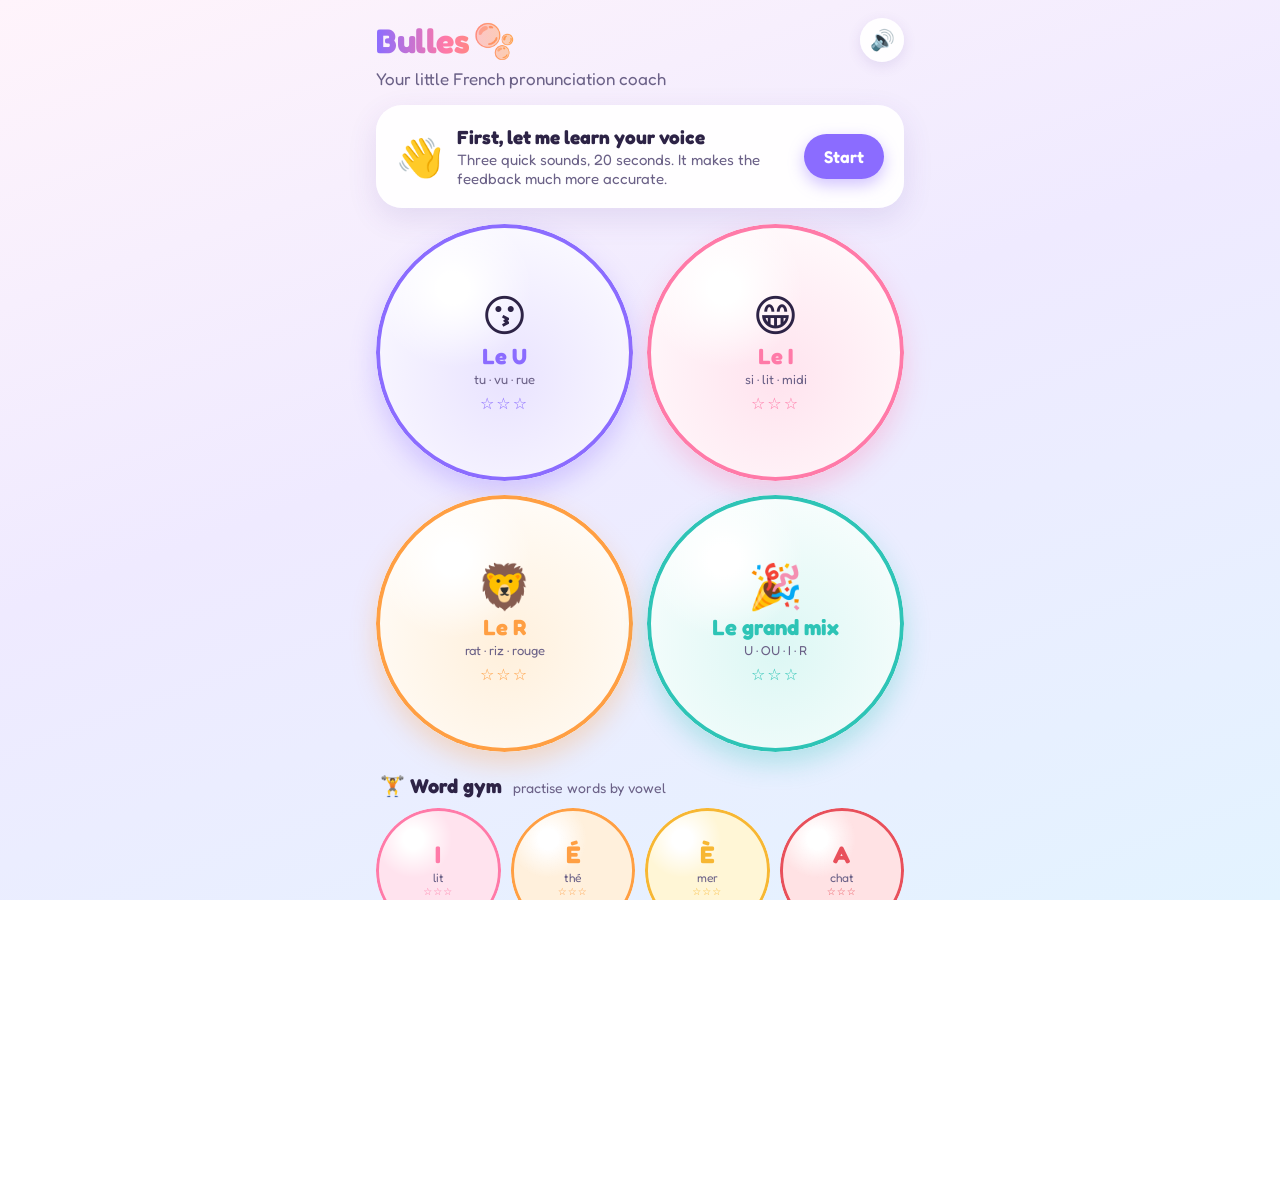
==== commit 4671d211: "v1.1: stricter native-based grading, word gym by vowel, clearer tune-up failures - Targets now come " ====
--- a/index.html
+++ b/index.html
@@ -142,6 +142,25 @@
 .muted{color:var(--ink2)}
 @media (max-width:380px){.word{font-size:46px}.multi .w{font-size:32px}.sentence{font-size:25px}.lesson .em{font-size:36px}.lesson .t{font-size:19px}}
 @media (prefers-reduced-motion:reduce){*{animation-duration:.01s!important}}
+.calsteps .cs.fail{background:var(--bad);color:#fff;transform:scale(1.15);animation:wob .5s ease}
+.failcard{display:flex;gap:12px;align-items:flex-start;text-align:left;background:#ffe1e7;border:3px solid var(--bad);border-radius:20px;padding:14px 16px;margin:6px 0 10px;animation:inUp .4s cubic-bezier(.2,1.6,.4,1) both}
+.failcard .fx{flex:0 0 44px;height:44px;border-radius:50%;background:var(--bad);color:#fff;font-size:26px;font-weight:700;display:grid;place-items:center}
+.failcard b{font-size:19px;color:#b0173a}
+.failcard p{margin:4px 0 0;font-size:16px;line-height:1.4;color:#5a2333}
+.failcard .small{font-size:14px;opacity:.85}
+.okcard{background:#d7f7ea;color:#0f8a5f;border-radius:16px;padding:10px 14px;font-size:18px;font-weight:600;margin:6px 0 10px;animation:inUp .4s both}
+.seg{display:inline-flex;background:#ffffffaa;border-radius:999px;padding:4px;gap:2px;font-size:14px}
+.seg button{padding:6px 12px;border-radius:999px;color:var(--ink2)}
+.seg button.on{background:var(--accent);color:#fff}
+.gymgrid{display:grid;grid-template-columns:repeat(4,1fr);gap:10px}
+.gv{aspect-ratio:1/1;border-radius:50%;display:flex;flex-direction:column;align-items:center;justify-content:center;background:radial-gradient(circle at 30% 25%,#fff 0 8%,transparent 30%),var(--soft);box-shadow:inset 0 0 0 3px var(--col);animation:floaty 4s ease-in-out infinite;transition:transform .2s}
+.gv:nth-child(odd){animation-delay:-2s}
+.gv:active{transform:scale(.92)}
+.gv .l{font-size:24px;font-weight:700;color:var(--col);line-height:1}
+.gv .x{font-size:12px;color:var(--ink2);margin-top:3px}
+.gv .st{font-size:10px;color:var(--col);letter-spacing:1px}
+h3.sec{margin:22px 4px 10px;font-size:20px}
+h3.sec small{font-weight:400;color:var(--ink2);font-size:14px;margin-left:6px}
 </style>
 </head>
 <body>
@@ -465,27 +484,21 @@
   }
 
   // ---------- speaker templates ----------
-  const DEFAULT_CAL = {
-    i: { F1: 300, F2: 2450, F3: 3150 },
-    a: { F1: 800, F2: 1400, F3: 2750 },
-    u: { F1: 330, F2: 800, F3: 2550 },
+  // Native French reference vowels (adult male averages, Hz: F1, F2, F3). Scaled to each speaker.
+  const REF = {
+    i: [280, 2250, 3000], e: [360, 2100, 2650], E: [520, 1800, 2550], a: [650, 1350, 2500],
+    y: [270, 1850, 2150], eu: [370, 1500, 2200], o: [380, 850, 2300], u: [300, 750, 2300],
+    // typical English-speaker substitutes
+    I: [400, 1950, 2600], // "ih" as in sit
+    Y: [310, 1400, 2250], // fronted English "oo" (goose) / under-fronted U
+    U: [440, 1050, 2400], // "oo" as in book
   };
-  function templates(cal) {
-    const c = cal || DEFAULT_CAL;
-    const { i, a, u } = c;
-    const T = {
-      i: { F1: i.F1, F2: i.F2, F3: i.F3 },
-      y: { F1: i.F1 * 1.02, F2: u.F2 + 0.66 * (i.F2 - u.F2), F3: i.F3 * 0.8 },
-      u: { F1: u.F1, F2: u.F2, F3: u.F3 },
-      I: { F1: i.F1 + 0.3 * (a.F1 - i.F1), F2: u.F2 + 0.82 * (i.F2 - u.F2), F3: i.F3 * 0.93 }, // English "ih" (sit)
-      Y: { F1: u.F1 * 1.04, F2: u.F2 + 0.38 * (i.F2 - u.F2), F3: (u.F3 + i.F3 * 0.8) / 2 }, // central "oo" (English goose)
-      U: { F1: u.F1 + 0.32 * (a.F1 - u.F1), F2: u.F2 * 1.25, F3: u.F3 }, // English "oo" in book
-      a: { F1: a.F1, F2: a.F2, F3: a.F3 },
-      e: { F1: i.F1 + 0.5 * (a.F1 - i.F1), F2: a.F2 + 0.6 * (i.F2 - a.F2), F3: i.F3 * 0.92 },
-    };
-    return T;
-  }
+  const FR_KEYS = ['i', 'e', 'E', 'a', 'y', 'eu', 'o', 'u'];
+  const ERR_KEYS = ['I', 'Y', 'U'];
+  const ROUNDED = { y: 1, eu: 1, o: 1, u: 1, Y: 1, U: 1 };
+  const DEFAULT_CAL = null;
   const W = { F1: 0.45, F2: 1.0, F3: 0.45 };
+  const fobj = (v) => ({ F1: v[0], F2: v[1], F3: v[2] });
   function vowelDistance(f, t) {
     let d = 0;
     d += Math.pow(W.F1 * Math.log(f.F1 / t.F1), 2);
@@ -493,18 +506,78 @@
     if (!isNaN(f.F3) && t.F3) d += Math.pow(W.F3 * Math.log(f.F3 / t.F3), 2);
     return Math.sqrt(d);
   }
-  function classifyVowel(f, T) {
+  /** Speaker size factor (vocal tract length) from the calibration vowels. */
+  function speakerScale(cal) {
+    if (!cal || !cal.i || !cal.a) return 1.12;
+    const r = [cal.a.F3 / REF.a[2], cal.i.F2 / REF.i[1], cal.i.F3 / REF.i[2]].filter((x) => isFinite(x) && x > 0.7 && x < 1.6);
+    if (!r.length) return 1.12;
+    return Math.exp(r.reduce((s, x) => s + Math.log(x), 0) / r.length);
+  }
+  const tplCache = new Map();
+  function templates(cal) {
+    const key = cal ? JSON.stringify(cal) : 'none';
+    if (tplCache.has(key)) return tplCache.get(key);
+    const k = speakerScale(cal);
+    const T = {};
+    for (const v of Object.keys(REF)) T[v] = { F1: REF[v][0] * k, F2: REF[v][1] * k, F3: REF[v][2] * k };
+    if (cal) {
+      // measurement bias (mic + analysis), estimated from the calibration vowels that look right
+      const bias = [0, 0, 0], n = [0, 0, 0];
+      for (const v of ['i', 'a', 'u']) {
+        const m = cal[v];
+        if (!m || vowelDistance(m, T[v]) > 0.3) continue;
+        ['F1', 'F2', 'F3'].forEach((F, j) => { if (isFinite(m[F])) { bias[j] += Math.log(m[F] / T[v][F]); n[j]++; } });
+      }
+      const b = bias.map((x, j) => (n[j] ? Math.max(-0.18, Math.min(0.18, x / n[j])) : 0));
+      for (const v of Object.keys(T)) ['F1', 'F2', 'F3'].forEach((F, j) => (T[v][F] *= Math.exp(b[j])));
+      // the learner's own i / a / u replace the reference ONLY if they are already close to native
+      for (const v of ['i', 'a', 'u']) {
+        const m = cal[v];
+        if (m && isFinite(m.F1) && isFinite(m.F2) && vowelDistance(m, T[v]) < 0.12) T[v] = { F1: m.F1, F2: m.F2, F3: isFinite(m.F3) ? m.F3 : T[v].F3 };
+      }
+    }
+    tplCache.set(key, T);
+    return T;
+  }
+  const keysFor = (target) => (['i', 'y', 'u'].includes(target) ? FR_KEYS.concat(ERR_KEYS) : FR_KEYS);
+  function classifyVowel(f, T, keys) {
+    keys = keys || Object.keys(T);
     let best = null, bestD = Infinity;
-    const scores = {};
-    let z = 0;
-    for (const k of Object.keys(T)) {
+    const dists = {};
+    for (const k of keys) {
       const d = vowelDistance(f, T[k]);
-      scores[k] = Math.exp(-(d * d) / (2 * 0.1 * 0.1));
-      z += scores[k];
+      dists[k] = d;
       if (d < bestD) { bestD = d; best = k; }
     }
-    for (const k of Object.keys(scores)) scores[k] /= z || 1;
-    return { label: best, dist: bestD, probs: scores };
+    return { label: best, dist: bestD, dists };
+  }
+  // ---------- strictness ----------
+  let PASS_D = 0.14; // distance from the native target that still counts as a pass
+  const STRICT = { easy: 0.19, normal: 0.14, strict: 0.105 };
+  let R_MIN = 5;
+  function setStrictness(level) {
+    PASS_D = STRICT[level] || STRICT.normal;
+    R_MIN = level === 'easy' ? 3 : level === 'strict' ? 7 : 5;
+  }
+  /** 0–100 score: 70 exactly at the pass distance; capped if another vowel is nearer. */
+  function vowelScore(c, target) {
+    const d = c.dists[target];
+    const sigma = PASS_D / Math.sqrt(-Math.log(0.7));
+    let sc = 100 * Math.exp(-Math.pow(d / sigma, 2));
+    if (d < PASS_D * 0.45) sc = Math.max(sc, 97);
+    if (c.label !== target) sc = Math.min(sc, 60);
+    return Math.round(sc);
+  }
+  /** Articulation hints: compare what was said with the target. */
+  function articulation(f, target, T) {
+    const t = T[target];
+    const hints = [];
+    const d1 = Math.log(f.F1 / t.F1), d2 = Math.log(f.F2 / t.F2);
+    if (d1 > 0.13) hints.push('close');
+    else if (d1 < -0.15) hints.push('open');
+    if (d2 > 0.09) hints.push('back');
+    else if (d2 < -0.09) hints.push('front');
+    return hints;
   }
 
   // ---------- frame categorisation ----------
@@ -578,9 +651,17 @@
   }
 
   // ---------- vowel evaluation ----------
+  function glideCheck(target, frames, T) {
+    if (frames.length < 8) return false;
+    const q = Math.max(2, Math.floor(frames.length / 4));
+    const s = (k) => median(frames.slice(0, q).map((x) => x[k])), e = (k) => median(frames.slice(-q).map((x) => x[k]));
+    if (target === 'y') return s('F2') > e('F2') * 1.35 && s('F2') > T.y.F2 * 1.05; // English "you"
+    if (target === 'e') return e('F2') > s('F2') * 1.12 && e('F1') < s('F1') * 0.85; // English "day" (é→ee)
+    if (target === 'o') return s('F2') > e('F2') * 1.22; // English "go" (o→oo)
+    return false;
+  }
   /**
    * expected: array of vowel targets, e.g. ['y'] or ['*','y'] ('*' = not checked)
-   * returns {ok, score, syllables:[{target, got, score, ok}], heard}
    */
   function evalVowels(A, expected, cal) {
     const T = templates(cal);
@@ -591,59 +672,50 @@
       const n = chosen[k];
       if (!n) return { target, got: null, score: target === '*' ? 100 : 0, ok: target === '*' };
       const f = { F1: n.F1, F2: n.F2, F3: n.F3 };
-      const c = classifyVowel(f, T);
-      let glide = false;
-      if (target === 'y' && n.frames.length >= 8) {
-        const q = Math.max(2, Math.floor(n.frames.length / 4));
-        const f2s = median(n.frames.slice(0, q).map((x) => x.F2));
-        const f2e = median(n.frames.slice(-q).map((x) => x.F2));
-        if (f2s > f2e * 1.35 && f2s > T.y.F2 * 1.05) glide = true; // English "you" slide
-      }
-      if (target === '*') return { target, got: c.label, score: 100, ok: true, f };
-      const p = c.probs[target] || 0;
-      let score = Math.round(100 * Math.min(1, p / 0.55));
-      if (c.label === target) score = Math.max(score, 72);
+      if (target === '*') return { target, got: classifyVowel(f, T, FR_KEYS).label, score: 100, ok: true, f };
+      const c = classifyVowel(f, T, keysFor(target));
+      const glide = glideCheck(target, n.frames, T);
+      let score = vowelScore(c, target);
       if (glide) score = Math.min(score, 55);
-      return { target, got: c.label, score, ok: score >= 70, glide, f };
+      return { target, got: c.label, dist: c.dists[target], score, ok: score >= 70, glide, f, hints: articulation(f, target, T) };
     });
     const checked = syl.filter((s) => s.target !== '*');
     const score = checked.length ? Math.round(checked.reduce((s, x) => s + x.score, 0) / checked.length) : 100;
     return { heard: true, score, syllables: syl, nucleiCount: nu.length };
   }
 
-  /** Sustained vowel or glide: per-frame classification. target 'y' or glide 'iy' */
+  /** Sustained vowel or glide ('iy'): per-frame distance to the target. */
   function evalSustained(A, target, cal) {
     const T = templates(cal);
     const vf = A.frames.filter((f) => isVowelFrame(f, A));
     if (vf.length < 8) return { heard: false, score: 0 };
-    const labs = vf.map((f) => classifyVowel(f, T).label);
-    // median-like smoothing (majority over 5)
-    const sm = labs.map((l, i) => {
-      const cnt = {};
-      for (let k = -2; k <= 2; k++) if (labs[i + k]) cnt[labs[i + k]] = (cnt[labs[i + k]] || 0) + 1;
-      return Object.keys(cnt).sort((a, b) => cnt[b] - cnt[a])[0];
+    const tg = target === 'iy' ? ['i', 'y'] : [target];
+    const keys = keysFor(tg[tg.length - 1]);
+    // smooth formants over 5 frames, then classify
+    const sm = vf.map((f, i) => {
+      const w = vf.slice(Math.max(0, i - 2), i + 3);
+      return { F1: median(w.map((x) => x.F1)), F2: median(w.map((x) => x.F2)), F3: median(w.filter((x) => !isNaN(x.F3)).map((x) => x.F3)) };
     });
-    const tally = (arr) => { const c = {}; arr.forEach((l) => (c[l] = (c[l] || 0) + 1)); return c; };
-    if (target.length === 2) {
-      const q = Math.floor(sm.length * 0.4);
-      const first = sm.slice(0, q), last = sm.slice(-q);
-      const s1 = first.filter((l) => l === target[0]).length / first.length;
-      const s2 = last.filter((l) => l === target[1]).length / last.length;
-      const t1 = tally(first), t2 = tally(last);
-      const top = (t) => Object.keys(t).sort((a, b) => t[b] - t[a])[0];
-      return {
-        heard: true, score: Math.round(100 * Math.min(1, (s1 + s2) / 2 / 0.6)),
-        parts: [{ target: target[0], got: top(t1), share: s1 }, { target: target[1], got: top(t2), share: s2 }],
-        track: vf.map((f, i) => ({ F1: f.F1, F2: f.F2, l: sm[i] })),
-      };
-    }
-    const share = sm.filter((l) => l === target).length / sm.length;
-    const t = tally(sm);
-    const others = Object.keys(t).filter((k) => k !== target).sort((a, b) => t[b] - t[a]);
-    return {
-      heard: true, share, score: Math.round(100 * Math.min(1, share / 0.6)),
-      got: share >= 0.5 ? target : others[0], track: vf.map((f, i) => ({ F1: f.F1, F2: f.F2, l: sm[i] })),
-    };
+    const cls = sm.map((f) => classifyVowel(f, T, keys));
+    const hit = (c, t) => c.label === t && c.dists[t] < PASS_D * 1.1;
+    const tally = (arr) => { const c = {}; arr.forEach((x) => (c[x.label] = (c[x.label] || 0) + 1)); return c; };
+    const top = (t) => Object.keys(t).sort((a, b) => t[b] - t[a])[0];
+    const medF = (arr) => ({ F1: median(arr.map((x) => x.F1)), F2: median(arr.map((x) => x.F2)), F3: median(arr.filter((x) => !isNaN(x.F3)).map((x) => x.F3)) });
+    const track = vf.map((f, i) => ({ F1: sm[i].F1, F2: sm[i].F2, l: cls[i].label }));
+    if (tg.length === 2) {
+      const q = Math.floor(cls.length * 0.4);
+      const parts = [[cls.slice(0, q), sm.slice(0, q), tg[0]], [cls.slice(-q), sm.slice(-q), tg[1]]].map(([c, f, t]) => {
+        const share = c.filter((x) => hit(x, t)).length / c.length;
+        const mf = medF(f);
+        return { target: t, got: top(tally(c)), share, score: Math.round(100 * Math.min(1, share / 0.75)), f: mf, hints: articulation(mf, t, T) };
+      });
+      return { heard: true, score: Math.min(parts[0].score, parts[1].score), parts, track };
+    }
+    const share = cls.filter((x) => hit(x, target)).length / cls.length;
+    const mf = medF(sm);
+    const others = tally(cls.filter((x) => !hit(x, target)));
+    const got = share >= 0.5 ? target : top(others) || classifyVowel(mf, T, keys).label;
+    return { heard: true, share, score: Math.round(100 * Math.min(1, share / 0.75)), got, f: mf, hints: articulation(mf, target, T), track };
   }
 
   // ---------- R detection ----------
@@ -699,7 +771,7 @@
    * Returns {kind: 'french'|'english'|'rolled'|'weak'|'silent', score, stats}
    */
   function evalR(A, x, cal) {
-    const c = cal || DEFAULT_CAL;
+    const c = { a: templates(cal).a };
     const gate = speechGate(A);
     const fr = A.frames;
     const speech = fr.filter((f) => f.rms > gate);
@@ -720,9 +792,10 @@
     const t0 = speech[0].t, t1 = speech[speech.length - 1].t;
     const trill = trillCount(x, A.fs, t0, Math.max(t0, t1 - 0.15));
     const stats = { engBest, fricBest, fricTotal, trill, speechFrames: speech.length, f3thr: Math.round(f3thr) };
-    if (engBest >= 4) return { kind: 'english', score: 20, stats };
-    if (fricBest >= 3) return { kind: 'french', score: Math.min(100, 78 + fricBest * 3), stats };
+    if (engBest >= 3) return { kind: 'english', score: 20, stats };
+    if (fricBest >= R_MIN) return { kind: 'french', score: Math.min(100, 72 + (fricBest - R_MIN) * 4), stats };
     if (trill >= 2) return { kind: 'rolled', score: 40, stats };
+    if (fricBest >= 2) return { kind: 'weak', score: 50, stats };
     return { kind: 'weak', score: 45, stats };
   }
 
@@ -732,7 +805,7 @@
     if (r.kind === 'silent') return r;
     const share = r.stats.fricTotal / Math.max(1, r.stats.speechFrames);
     r.share = share;
-    if (r.kind === 'french') r.score = Math.round(100 * Math.min(1, share / 0.45));
+    if (r.kind === 'french') r.score = Math.round(100 * Math.min(1, share / 0.6));
     if (r.kind === 'french' && r.score < 70) r.kind = 'weak';
     return r;
   }
@@ -750,13 +823,33 @@
       f0: median(mid.map((f) => f.f0)),
     };
   }
+  /** Check one tune-up vowel. Returns {ok, msg}. Order: a, then i, then u. */
+  function checkCalVowel(k, v, cal) {
+    if (!v) return { ok: false, msg: 'I didn’t hear a long, steady sound. Hold it for 2 seconds.' };
+    if (k === 'a') {
+      if (v.F1 < 520 || v.F1 / v.F2 < 0.4) return { ok: false, msg: 'Not open enough. Drop your jaw wide: <b>“aaah”</b>, like at the doctor.' };
+      return { ok: true };
+    }
+    const a = cal.a;
+    if (k === 'i') {
+      if (v.F1 > a.F1 * 0.62) return { ok: false, msg: 'Too open — that’s closer to “eh”. Close your mouth and smile: <b>“eeee”</b>.' };
+      if (v.F2 < a.F2 * 1.6) return { ok: false, msg: 'Too relaxed (like English “ih” in <i>sit</i>). <b>Big tight smile</b>, tongue pushed forward: “eeee”.' };
+      return { ok: true };
+    }
+    if (k === 'u') {
+      if (v.F2 > a.F2 * 0.78) return { ok: false, msg: 'That was an <b>English “oo”</b> — the tongue is too far forward. Round your lips tight like blowing out a candle 🕯️ and pull your tongue <b>back</b>: “ouuu”.' };
+      if (v.F1 > a.F1 * 0.65) return { ok: false, msg: 'Too open. Close and round your lips more: “ouuu”.' };
+      return { ok: true };
+    }
+    return { ok: true };
+  }
   function validCalibration(c) {
-    return c && c.i && c.a && c.u && c.i.F2 > c.u.F2 * 1.7 && c.a.F1 > c.i.F1 * 1.5 && c.a.F1 > c.u.F1 * 1.4 && !isNaN(c.i.F3);
+    return !!(c && c.a && c.i && c.u && checkCalVowel('i', c.i, c).ok && checkCalVowel('u', c.u, c).ok && checkCalVowel('a', c.a, c).ok);
   }
 
   return {
     setLagWidth: (b) => (LAGW = b), analyze, liveFrame, templates, classifyVowel, evalVowels, evalSustained, evalR, evalRSustained,
-    calibrationVowel, validCalibration, nuclei, DEFAULT_CAL, isVowelFrame, speechGate, median,
+    calibrationVowel, validCalibration, checkCalVowel, setStrictness, keysFor, FR_KEYS, ROUNDED, PASS: () => PASS_D, nuclei, DEFAULT_CAL, isVowelFrame, speechGate, median,
   };
 })();
 if (typeof module !== 'undefined') module.exports = DSP;
@@ -935,6 +1028,51 @@
     ],
   },
 ];
+
+/* Word gym: practise words organised by vowel. Each word checks only the target vowel ('*' = other syllables). */
+const GYM_DATA = [
+  { k: 'i', l: 'I', ex: 'lit', col: '#ff7aa8', soft: '#ffe3ee', model: 'i',
+    tip: ['Big tight <b>smile</b> 😁', 'Tongue <b>high</b> and pushed forward', 'Short and sharp — never the relaxed English “ih”'],
+    short: [['si', 'if'], ['lit', 'bed'], ['dix', 'ten'], ['vie', 'life'], ['riz', 'rice'], ['ville', 'town']],
+    long: [['midi', 'noon', ['mi', 'di'], ['i', 'i']], ['ici', 'here', ['i', 'ci'], ['i', 'i']], ['ami', 'friend', ['a', 'mi'], ['*', 'i']], ['Paris', 'Paris', ['Pa', 'ris'], ['*', 'i']]] },
+  { k: 'e', l: 'É', ex: 'thé', col: '#ff9f43', soft: '#fff0dc', model: 'é',
+    tip: ['Smile, but a little <b>more open</b> than I 🙂', 'Keep it <b>pure</b>: thé is not “tay” — no slide to “ee”', 'Short and steady'],
+    short: [['thé', 'tea'], ['clé', 'key'], ['nez', 'nose'], ['les', 'the'], ['et', 'and'], ['blé', 'wheat']],
+    long: [['été', 'summer', ['é', 'té'], ['e', 'e']], ['café', 'coffee', ['ca', 'fé'], ['*', 'e']], ['bébé', 'baby', ['bé', 'bé'], ['e', 'e']], ['parler', 'to speak', ['par', 'ler'], ['*', 'e']]] },
+  { k: 'E', l: 'È', ex: 'mer', col: '#f7b733', soft: '#fff6d6', model: 'è',
+    tip: ['Open a bit <b>more</b> than É 😃', 'Like the “e” in English <i>bed</i>', 'Relaxed jaw, lips neutral'],
+    short: [['mer', 'sea'], ['père', 'father'], ['tête', 'head'], ['fête', 'party'], ['lait', 'milk'], ['sept', 'seven']],
+    long: [['merci', 'thanks', ['mer', 'ci'], ['E', '*']], ['forêt', 'forest', ['fo', 'rêt'], ['*', 'E']], ['après', 'after', ['a', 'près'], ['*', 'E']], ['maison', 'house', ['mai', 'son'], ['E', '*']]] },
+  { k: 'a', l: 'A', ex: 'chat', col: '#e8505b', soft: '#ffe2e4', model: 'a',
+    tip: ['Mouth <b>wide open</b> 😮', 'Tongue low, in the middle — bright “ah”', 'Not the dull English “uh”'],
+    short: [['la', 'the'], ['ça', 'that'], ['va', 'goes'], ['chat', 'cat'], ['plat', 'dish'], ['sac', 'bag']],
+    long: [['papa', 'dad', ['pa', 'pa'], ['a', 'a']], ['salade', 'salad', ['sa', 'lade'], ['a', 'a']], ['madame', 'madam', ['ma', 'dame'], ['a', 'a']], ['Canada', 'Canada', ['Ca', 'na', 'da'], ['a', 'a', 'a']]] },
+  { k: 'y', l: 'U', ex: 'tu', col: '#8b6cff', soft: '#e9e3ff', model: 'u',
+    tip: ['Say “eee”, <b>freeze your tongue</b> 🧊', 'Push your lips into a <b>tiny kiss</b> 😗', 'Not “oo”, not “you”'],
+    short: [['tu', 'you'], ['vu', 'seen'], ['jus', 'juice'], ['bus', 'bus'], ['plus', 'more'], ['lune', 'moon']],
+    long: [['salut', 'hi', ['sa', 'lut'], ['*', 'y']], ['musique', 'music', ['mu', 'sique'], ['y', '*']], ['voiture', 'car', ['voi', 'ture'], ['*', 'y']], ['tortue', 'turtle', ['tor', 'tue'], ['*', 'y']]] },
+  { k: 'eu', l: 'EU', ex: 'deux', col: '#5c7cfa', soft: '#e2e8ff', model: 'eu',
+    tip: ['Say <b>É</b>, then <b>round your lips</b> 😙', 'Like U, but a bit more open', 'Lips forward, tongue stays front'],
+    short: [['deux', 'two'], ['peu', 'little'], ['bleu', 'blue'], ['feu', 'fire'], ['jeu', 'game'], ['yeux', 'eyes']],
+    long: [['cheveux', 'hair', ['che', 'veux'], ['*', 'eu']], ['joyeux', 'joyful', ['jo', 'yeux'], ['*', 'eu']], ['monsieur', 'sir', ['mon', 'sieur'], ['*', 'eu']], ['heureux', 'happy', ['heu', 'reux'], ['*', 'eu']]] },
+  { k: 'o', l: 'O', ex: 'beau', col: '#17a2b8', soft: '#d8f3f7', model: 'o',
+    tip: ['Round lips, tongue <b>back</b> ⭕', 'Keep it <b>pure</b>: beau is not “bow” — no slide to “oo”', 'Lips don’t move during the sound'],
+    short: [['beau', 'beautiful'], ['eau', 'water'], ['mot', 'word'], ['dos', 'back'], ['gros', 'big'], ['chaud', 'hot']],
+    long: [['vélo', 'bike', ['vé', 'lo'], ['*', 'o']], ['photo', 'photo', ['pho', 'to'], ['o', 'o']], ['bateau', 'boat', ['ba', 'teau'], ['*', 'o']], ['gâteau', 'cake', ['gâ', 'teau'], ['*', 'o']]] },
+  { k: 'u', l: 'OU', ex: 'vous', col: '#2ec4b6', soft: '#dcf7f4', model: 'ou',
+    tip: ['Round your lips <b>tight</b>, like blowing a candle 🕯️', 'Tongue pulled far <b>back</b>', 'English “food” is too far forward!'],
+    short: [['tout', 'all'], ['vous', 'you'], ['loup', 'wolf'], ['fou', 'crazy'], ['nous', 'we'], ['soupe', 'soup']],
+    long: [['bonjour', 'hello', ['bon', 'jour'], ['*', 'u']], ['toujours', 'always', ['tou', 'jours'], ['u', 'u']], ['poulet', 'chicken', ['pou', 'let'], ['u', '*']], ['couper', 'to cut', ['cou', 'per'], ['u', '*']]] },
+];
+const GYM = GYM_DATA.map((g) => ({
+  id: 'gym-' + g.k, gym: true, vowel: g.k, title: 'Le son ' + g.l, sub: g.ex, color: g.col, soft: g.soft, emoji: '🏋️', letter: g.l,
+  tip: { mouth: g.k, title: 'The French ' + g.l, lines: g.tip, model: g.model },
+  steps: [
+    { title: 'Hold the sound', items: [{ kind: 'sustain', say: g.l.toLowerCase().repeat(g.l.length > 1 ? 2 : 4), model: g.model, target: g.k, hint: 'Hold it steady for 2 seconds' }] },
+    { title: 'Short words', items: g.short.map(([w, en]) => ({ kind: 'word', w, en, v: [g.k] })) },
+    { title: 'Longer words', items: g.long.map(([w, en, syl, v]) => ({ kind: 'word', w, en, syl, v })) },
+  ],
+}));
 </script>
 <script>(() => {
   'use strict';
@@ -944,11 +1082,12 @@
 
   // ================= storage =================
   const Store = {
-    data: { cal: null, prog: {}, muted: false, numbers: false },
+    data: { cal: null, prog: {}, muted: false, numbers: false, level: 'normal' },
     load() { try { const d = JSON.parse(localStorage.getItem('bulles-v1') || 'null'); if (d) Object.assign(this.data, d); } catch (e) {} },
     save() { try { localStorage.setItem('bulles-v1', JSON.stringify(this.data)); } catch (e) {} },
   };
   Store.load();
+  DSP.setStrictness(Store.data.level);
 
   // ================= audio context + sound effects =================
   let ctx = null;
@@ -1115,7 +1254,9 @@
   }
 
   // ================= feedback text =================
-  const VNAME = { i: 'I', y: 'U', u: 'OU', I: 'English “ih”', Y: 'English “oo”', U: '“oo” (book)', e: 'É', a: 'A' };
+  const VNAME = { i: 'I', y: 'U', u: 'OU', I: 'English “ih”', Y: 'English “oo”', U: '“oo” (book)', e: 'É', E: 'È', a: 'A', eu: 'EU', o: 'O' };
+  const HINT = { close: 'close your mouth a little more (jaw up)', open: 'open your mouth a bit more', back: 'pull your tongue further back', front: 'push your tongue more forward', round: 'round your lips more 😗', spread: 'spread your lips — no rounding 😁' };
+  const GLIDE = { e: 'You slid into “ee”, like English “day”. Keep É <b>pure and steady</b> — no slide.', o: 'You slid into “oo”, like English “go”. Keep O <b>pure</b> — lips stay still.' };
   const FB = {
     y: {
       u: 'That was <b>OU</b> (like “food”). Keep the kiss, but push your tongue <b>forward</b>, like for I.',
@@ -1161,10 +1302,23 @@
 
   // ================= evaluation =================
   const cal = () => Store.data.cal;
-  function vowelPart(target, got, score, glide, syl) {
+  function vowelPart(target, got, score, glide, syl, hints) {
     const ok = score >= 70;
     let msg = '';
-    if (!ok) msg = glide ? FB.y.glide : (got && FB[target] && FB[target][got]) || (got ? `That sounded like <b>${VNAME[got] || got}</b>. Try again!` : 'I couldn’t catch that vowel — try again, a bit louder.');
+    if (!ok) {
+      if (glide) msg = target === 'y' ? FB.y.glide : GLIDE[target] || 'Keep the sound steady — no slide.';
+      else if (!got) msg = 'I couldn’t catch that vowel — try again, a bit louder.';
+      else if (got === target) msg = `Close, but not quite a native <b>${VNAME[target]}</b> yet.`;
+      else if (FB[target] && FB[target][got]) msg = FB[target][got];
+      else msg = `That sounded closer to <b>${VNAME[got] || got}</b>.`;
+      if (!glide && got && !(FB[target] && FB[target][got])) {
+        const h = (hints || []).slice();
+        const R = DSP.ROUNDED;
+        if (R[target] && !R[got]) h.unshift('round');
+        if (!R[target] && R[got]) h.unshift('spread');
+        if (h.length) msg += ' Try to ' + h.slice(0, 2).map((x) => HINT[x]).join(', and ') + '.';
+      }
+    }
     return { type: 'vowel', target, got, score, ok, msg, syl };
   }
   function evalWord(it, rec) {
@@ -1174,11 +1328,11 @@
     let dbg = { nuclei: DSP.nuclei(A).map((n) => [n.F1, n.F2, n.F3].map(Math.round)) };
     if (it.v) {
       const ev = DSP.evalVowels(A, it.v, cal());
-      dbg.vowels = ev.syllables.map((s) => ({ t: s.target, g: s.got, sc: s.score, f: s.f && [s.f.F1, s.f.F2, s.f.F3].map(Math.round), glide: s.glide }));
+      dbg.vowels = ev.syllables.map((s) => ({ t: s.target, g: s.got, sc: s.score, dist: s.dist, f: s.f && [s.f.F1, s.f.F2, s.f.F3].map(Math.round), glide: s.glide }));
       ev.syllables.forEach((s, k) => {
         const syl = syls[k] || syls[syls.length - 1];
         if (s.target === '*') parts.push({ type: 'skip', syl });
-        else parts.push(vowelPart(s.target, s.got, s.score, s.glide, syl));
+        else parts.push(vowelPart(s.target, s.got, s.score, s.glide, syl, s.hints));
       });
     } else syls.forEach((syl) => parts.push({ type: 'skip', syl }));
     if (it.r) {
@@ -1202,13 +1356,13 @@
       if (!ev.heard) parts.push({ type: 'vowel', target: 'y', got: null, score: 0, ok: false, msg: 'I couldn’t hear a long enough sound. Hold it for about 2 seconds.', syl: 'i → u' });
       else {
         track = ev.track;
-        ev.parts.forEach((p, k) => parts.push(vowelPart(p.target, p.got, Math.round(100 * Math.min(1, p.share / 0.6)), false, k ? 'uuu' : 'iii')));
+        ev.parts.forEach((p, k) => parts.push(vowelPart(p.target, p.got, p.score, false, k ? 'uuu' : 'iii', p.hints)));
       }
     } else {
       const ev = DSP.evalSustained(A, it.target, cal());
-      dbg.ev = { score: ev.score, share: ev.share, got: ev.got };
+      dbg.ev = { score: ev.score, share: ev.share, got: ev.got, f: ev.f };
       if (!ev.heard) parts.push({ type: 'vowel', target: it.target, got: null, score: 0, ok: false, msg: 'I couldn’t hear a long enough sound. Hold it for about 2 seconds.', syl: it.say });
-      else { track = ev.track; parts.push(vowelPart(it.target, ev.got, ev.score, false, it.say)); }
+      else { track = ev.track; parts.push(vowelPart(it.target, ev.got, ev.score, false, it.say, ev.hints)); }
     }
     const res = finalize(parts, rec, dbg);
     res.track = track;
@@ -1291,22 +1445,23 @@
   }
 
   // ================= vowel map =================
-  function VowelMap(canvas, target) {
+  const ZONES = {
+    i: { label: 'I', em: '😁', col: '#ff7aa8' }, e: { label: 'É', em: '🙂', col: '#ff9f43' }, E: { label: 'È', em: '😃', col: '#f7b733' },
+    a: { label: 'A', em: '😮', col: '#e8505b' }, y: { label: 'U', em: '😗', col: '#8b6cff' }, eu: { label: 'EU', em: '😙', col: '#5c7cfa' },
+    o: { label: 'O', em: '⭕', col: '#17a2b8' }, u: { label: 'OU', em: '🕯️', col: '#2ec4b6' },
+  };
+  function VowelMap(canvas, target, all) {
     const T = DSP.templates(cal());
     const d = window.devicePixelRatio || 1;
-    const W = 400, H = 190;
+    const W = 400, H = all ? 260 : 190;
     canvas.width = W * d; canvas.height = H * d;
     const g = canvas.getContext('2d'); g.setTransform(d, 0, 0, d, 0, 0);
     const f2max = T.i.F2 * 1.2, f2min = T.u.F2 * 0.72;
-    const f1min = Math.min(T.i.F1, T.u.F1) * 0.62, f1max = Math.max(T.i.F1, T.u.F1) * 1.9;
+    const f1min = Math.min(T.i.F1, T.u.F1) * 0.62, f1max = all ? T.a.F1 * 1.25 : Math.max(T.i.F1, T.u.F1) * 1.9;
     const X = (f2) => 28 + ((Math.log(f2max) - Math.log(f2)) / (Math.log(f2max) - Math.log(f2min))) * (W - 56);
     const Y = (f1) => 30 + ((Math.log(f1) - Math.log(f1min)) / (Math.log(f1max) - Math.log(f1min))) * (H - 60);
-    const R = ((W - 56) * 0.11) / (Math.log(f2max) - Math.log(f2min));
-    const zones = [
-      { k: 'i', label: 'I', em: '😁', col: '#ff7aa8' },
-      { k: 'y', label: 'U', em: '😗', col: '#8b6cff' },
-      { k: 'u', label: 'OU', em: '🕯️', col: '#2ec4b6' },
-    ];
+    const R = ((W - 56) * DSP.PASS() * (all ? 0.75 : 0.85)) / (Math.log(f2max) - Math.log(f2min));
+    const zones = (all ? DSP.FR_KEYS : ['i', 'y', 'u']).map((k) => ({ k, ...ZONES[k] }));
     let trail = [], shots = [], dot = null, t0 = performance.now(), raf = 0, alive = true;
     function draw() {
       if (!alive) return;
@@ -1323,7 +1478,7 @@
         grd.addColorStop(0, '#ffffff'); grd.addColorStop(1, z.col + (isT ? '88' : '33'));
         g.beginPath(); g.arc(x, y, rr, 0, Math.PI * 2); g.fillStyle = grd; g.fill();
         g.lineWidth = isT ? 3 : 1.5; g.strokeStyle = z.col + (isT ? 'ff' : '66'); g.stroke();
-        g.textAlign = 'center'; g.font = '14px system-ui'; g.fillStyle = z.col; g.fillText(z.em, x, y - rr - 6);
+        if (!all) { g.textAlign = 'center'; g.font = '14px system-ui'; g.fillStyle = z.col; g.fillText(z.em, x, y - rr - 6); }
       }
       // past shots
       for (const s of shots) {
@@ -1374,7 +1529,7 @@
       mix: '<animate attributeName="rx" values="30;30;10;10;13;13;30" keyTimes="0;.2;.3;.55;.65;.9;1" dur="4.5s" repeatCount="indefinite"/><animate attributeName="ry" values="7;7;11;11;14;14;7" keyTimes="0;.2;.3;.55;.65;.9;1" dur="4.5s" repeatCount="indefinite"/>',
       r: '<animate attributeName="ry" values="10;12;10" dur=".5s" repeatCount="indefinite"/>',
     }[kind] || '';
-    const rx = { iy: 30, i: 30, mix: 30, r: 20 }[kind] || 26, ry = { iy: 7, i: 7, mix: 7, r: 10 }[kind] || 9;
+    const rx = { iy: 30, i: 30, mix: 30, r: 20, e: 27, E: 25, a: 21, y: 10, eu: 13, o: 13, u: 9 }[kind] || 26, ry = { iy: 7, i: 7, mix: 7, r: 10, e: 9, E: 13, a: 21, y: 10, eu: 12, o: 15, u: 11 }[kind] || 9;
     const throat = kind === 'r' ? `<g stroke="#ff9f43" stroke-width="3" fill="none" stroke-linecap="round">
         <path d="M70 150 q15 -8 30 0"><animate attributeName="opacity" values="1;.2;1" dur=".45s" repeatCount="indefinite"/></path>
         <path d="M64 160 q21 -10 42 0"><animate attributeName="opacity" values=".2;1;.2" dur=".45s" repeatCount="indefinite"/></path></g>
@@ -1431,7 +1586,12 @@
           <div class="em">${L.emoji}</div><div class="t">${L.title}</div><div class="s">${L.sub}</div>
           <div class="stars" style="color:${L.color}">${starStr(lessonStars(L))}</div></button>`).join('')}
       </div>
+      <h3 class="sec">🏋️ Word gym <small>practise words by vowel</small></h3>
+      <div class="gymgrid">
+        ${GYM.map((G) => `<button class="gv" data-gid="${G.id}" style="--col:${G.color};--soft:${G.soft}"><div class="l">${G.letter}</div><div class="x">${G.sub}</div><div class="st">${starStr(lessonStars(G))}</div></button>`).join('')}
+      </div>
       <div class="foot">
+        <div class="seg" id="lvl">${['easy', 'normal', 'strict'].map((l) => `<button data-l="${l}" class="${Store.data.level === l ? 'on' : ''}">${{ easy: '🙂 Easy', normal: '🎯 Normal', strict: '🧐 Strict' }[l]}</button>`).join('')}</div>
         <label class="toggle"><input type="checkbox" id="nums" ${Store.data.numbers ? 'checked' : ''}> Show the numbers (coach view)</label>
         <button class="toggle" id="reset">↺ Reset progress</button>
       </div>`);
@@ -1443,6 +1603,16 @@
       if (b.dataset.sure) { Store.data.prog = {}; Store.save(); Home(); toast('Progress reset.'); }
       else { b.dataset.sure = 1; b.textContent = 'Tap again to confirm'; }
     };
+    app.querySelectorAll('#lvl button').forEach((b) => b.onclick = () => {
+      Store.data.level = b.dataset.l; Store.save(); DSP.setStrictness(b.dataset.l); Sfx.tap();
+      app.querySelectorAll('#lvl button').forEach((x) => x.classList.toggle('on', x === b));
+      toast({ easy: 'Easy: friendlier grading for beginners.', normal: 'Normal: close to a native sound.', strict: 'Strict: native-level precision.' }[b.dataset.l]);
+    });
+    app.querySelectorAll('.gv').forEach((b) => b.onclick = () => {
+      Sfx.pop(); celebrate(b);
+      const G = GYM.find((x) => x.id === b.dataset.gid);
+      if (!cal()) CalNudge(G); else Lesson(G);
+    });
     app.querySelectorAll('.lesson').forEach((b) => b.onclick = () => {
       Sfx.pop(); celebrate(b);
       const L = LESSONS.find((x) => x.id === b.dataset.id);
@@ -1461,24 +1631,34 @@
   // ---------- calibration ----------
   function Calibrate(thenLesson) {
     const steps = [
-      { k: 'i', say: 'iiii', how: 'like in “s<b>ee</b>” — big smile 😁', model: 'i' },
-      { k: 'a', say: 'aaaa', how: 'like in “f<b>a</b>ther” — mouth open 😮', model: 'a' },
-      { k: 'u', say: 'ouuu', how: 'like in “f<b>oo</b>d” — round lips 🕯️', model: 'ou' },
+      { k: 'a', label: 'a', say: 'aaaa', how: 'mouth wide open, like “<b>ah</b>” at the doctor 😮', model: 'a' },
+      { k: 'i', label: 'i', say: 'iiii', how: 'like in “s<b>ee</b>” — big tight smile 😁', model: 'i' },
+      { k: 'u', label: 'ou', say: 'ouuu', how: 'round lips like blowing out a candle 🕯️ — tongue <b>back</b>', model: 'ou' },
     ];
     const res = {};
+    const fails = [0, 0, 0];
     let idx = 0;
     mount(`<div class="lhead"><button class="iconbtn" id="back">←</button><h2>Voice tune-up</h2></div>
       <div class="card center" id="cc">
-        <div class="calsteps">${steps.map((s, i) => `<div class="cs" id="cs${i}">${s.k === 'u' ? 'ou' : s.k}</div>`).join('')}</div>
+        <div class="calsteps">${steps.map((s, i) => `<div class="cs" id="cs${i}">${s.label}</div>`).join('')}</div>
+        <div id="calmsg"></div>
         <div class="word" id="csay"></div><div class="en" id="chow"></div>
         <div class="models"><button class="pill ghost small" id="cmodel">🔊 Hear it</button></div>
         <div class="micwrap"><button class="mic" id="mic"><span class="ring"></span><span class="ring"></span>🎤</button>
           <div class="level"><i id="lvl"></i></div><div class="miclabel" id="ml">Tap, then hold the sound for 2 seconds</div></div>
       </div>`);
     $('#back').onclick = () => Home();
-    const show = () => {
-      steps.forEach((s, i) => { $('#cs' + i).className = 'cs' + (i < idx ? ' done' : i === idx ? ' cur' : ''); });
+    const show = (failIdx) => {
+      steps.forEach((s, i) => { $('#cs' + i).className = 'cs' + (i === failIdx ? ' fail' : i < idx ? ' done' : i === idx ? ' cur' : ''); $('#cs' + i).textContent = i === failIdx ? '✗' : i < idx ? '✓' : s.label; });
       $('#csay').textContent = steps[idx].say; $('#chow').innerHTML = steps[idx].how;
+    };
+    const failCard = (msg) => {
+      fails[idx]++;
+      $('#calmsg').innerHTML = `<div class="failcard"><div class="fx">✗</div><div><b>Not quite — let’s redo “${steps[idx].say}”</b><p>${msg}</p>${fails[idx] >= 3 ? '<p class="small">Tip: tap 🔊 Hear it and copy the model. Exaggerate it!</p>' : ''}</div></div>`;
+      show(idx);
+      Sfx.bad(); wobble($('#cc'));
+      $('#ml').textContent = 'Tap 🎤 and try again';
+      setTimeout(() => { const c = $('#cs' + idx); if (c) { c.className = 'cs cur'; c.textContent = steps[idx].label; } }, 1800);
     };
     show();
     $('#cmodel').onclick = () => speak(steps[idx].model);
@@ -1486,26 +1666,23 @@
       if (Mic.recording) { Mic.stopNow(); return; }
       try { await Mic.ensure(); } catch (e) { micError(e); return; }
       Sfx.ready(); await sleep(160);
+      $('#calmsg').innerHTML = '';
       $('#mic').classList.add('rec'); $('#ml').textContent = 'Listening… hold it';
       const rec = await Mic.record({ maxSec: 3, minSec: 1.4, silenceStop: 0.5, onLive: (f) => { const l = $('#lvl'); if (l) l.style.width = f.level * 100 + '%'; } });
       const m = $('#mic'); if (!m) return;
       m.classList.remove('rec'); $('#lvl').style.width = '0';
-      const A = DSP.analyze(rec.samples, rec.fs);
-      const v = DSP.calibrationVowel(A);
-      if (!v) { wobble($('#cc')); Sfx.bad(); $('#ml').textContent = 'Hmm, I didn’t get a long sound. Try again — hold it for 2 seconds.'; return; }
+      const v = DSP.calibrationVowel(DSP.analyze(rec.samples, rec.fs));
+      const chk = DSP.checkCalVowel(steps[idx].k, v, res);
+      if (!chk.ok) return failCard(chk.msg);
       res[steps[idx].k] = v;
       Sfx.good(); celebrate($('#cs' + idx));
+      $('#calmsg').innerHTML = `<div class="okcard">✓ Great “${steps[idx].say}”!</div>`;
       idx++;
-      if (idx < steps.length) { show(); $('#ml').textContent = 'Nice! Next sound 👉 tap and hold'; return; }
-      if (!DSP.validCalibration(res)) {
-        Sfx.meh(); idx = 0; show();
-        $('#ml').innerHTML = 'Those didn’t sound different enough. Let’s redo it — exaggerate! Big smile for “iii”, wide open “aaa”, round “ouuu”.';
-        wobble($('#cc')); return;
-      }
+      if (idx < steps.length) { show(); $('#ml').textContent = 'Next sound 👉 tap and hold'; return; }
       Store.data.cal = res; Store.save();
       Sfx.great(); celebrate(null, true);
       $('#cc').innerHTML = `<div class="big-emoji">🎉</div><h2>Voice tuned!</h2>
-        <p class="muted">Here’s your personal vowel map. The bubbles are where <b>your</b> I, U and OU should land.</p>
+        <p class="muted">Here’s your personal vowel map. The bubbles are where a <b>native</b> I, U and OU land for your voice.</p>
         <div class="viz"><canvas class="map" id="map"></canvas></div>
         ${Store.data.numbers ? `<div class="numbers">${JSON.stringify(res, (k, v) => typeof v === 'number' ? Math.round(v) : v)}</div>` : ''}
         <div class="actions"><button class="pill" id="done">${thenLesson ? 'Start the lesson →' : 'Done'}</button></div>`;
@@ -1524,7 +1701,7 @@
     const session = {};
     let pos = -1; // -1 = tip
 
-    mount(`<div class="lhead"><button class="iconbtn" id="back">←</button><h2>${L.emoji} ${L.title}</h2>
+    mount(`<div class="lhead"><button class="iconbtn" id="back">←</button><h2>${L.gym ? '🏋️' : L.emoji} ${L.title}</h2>
       <button class="iconbtn" id="mute">${Store.data.muted ? '🔇' : '🔊'}</button></div>
       <div class="prog"><i id="bar"></i></div><div id="stage"></div>`);
     $('#back').onclick = () => { resetAccent(); Home(); };
@@ -1591,7 +1768,7 @@
         <div class="micwrap"><button class="mic" id="mic"><span class="ring"></span><span class="ring"></span>🎤</button>
           <div class="level"><i id="lvl"></i></div><div class="miclabel" id="ml">Tap the bubble and speak</div></div>
         <div class="result" id="res"></div></div>`;
-      const vm = needsMap ? VowelMap($('#map'), isMulti ? (words[0].v || []).filter((v) => v !== '*') : targets) : null;
+      const vm = needsMap ? VowelMap($('#map'), isMulti ? (words[0].v || []).filter((v) => v !== '*') : targets, !!L.gym) : null;
       if (vm) cleanup.push(vm.destroy);
       const modelText = () => (isMulti ? words[wi] ? words[wi].w : words.map((w) => w.w).join(', ') : it.kind === 'rsustain' ? 'ra, ri, rou' : it.model || it.w);
       $('#m1').onclick = () => speak(modelText());
@@ -1600,7 +1777,7 @@
         if (!vm || !isMulti) return;
         // rebuild map with the current word's target
         vm.destroy();
-        const nv = VowelMap($('#map'), (words[wi] ? words[wi].v || [] : []).filter((v) => v !== '*'));
+        const nv = VowelMap($('#map'), (words[wi] ? words[wi].v || [] : []).filter((v) => v !== '*'), !!L.gym);
         cleanup.push(nv.destroy);
         Object.assign(vm, nv);
       };
@@ -1805,7 +1982,7 @@
 
   // unlock audio on first touch (iOS)
   addEventListener('pointerdown', () => { try { audioCtx(); } catch (e) {} }, { once: true });
-  window.__bulles = { Store, Mic, DSP, LESSONS };
+  window.__bulles = { Store, Mic, DSP, LESSONS, GYM };
   Home();
 })();
 </script>
